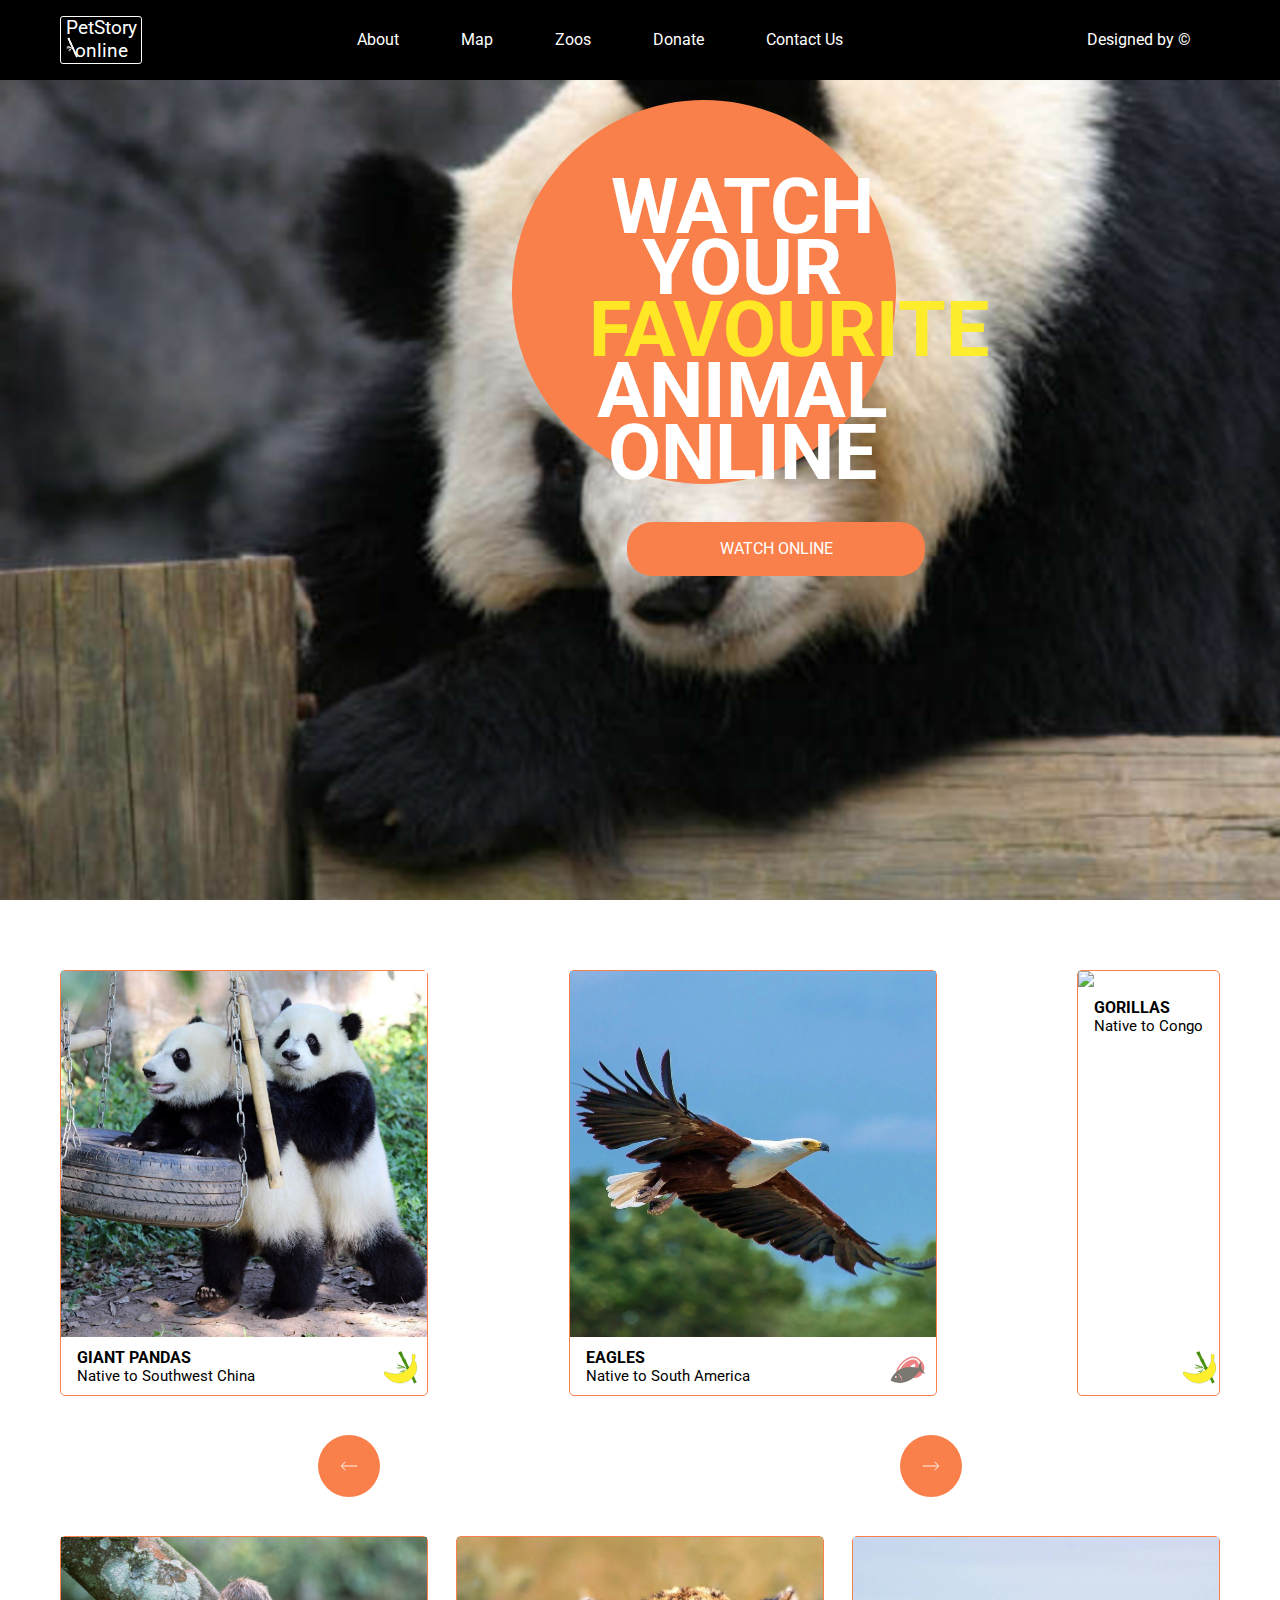
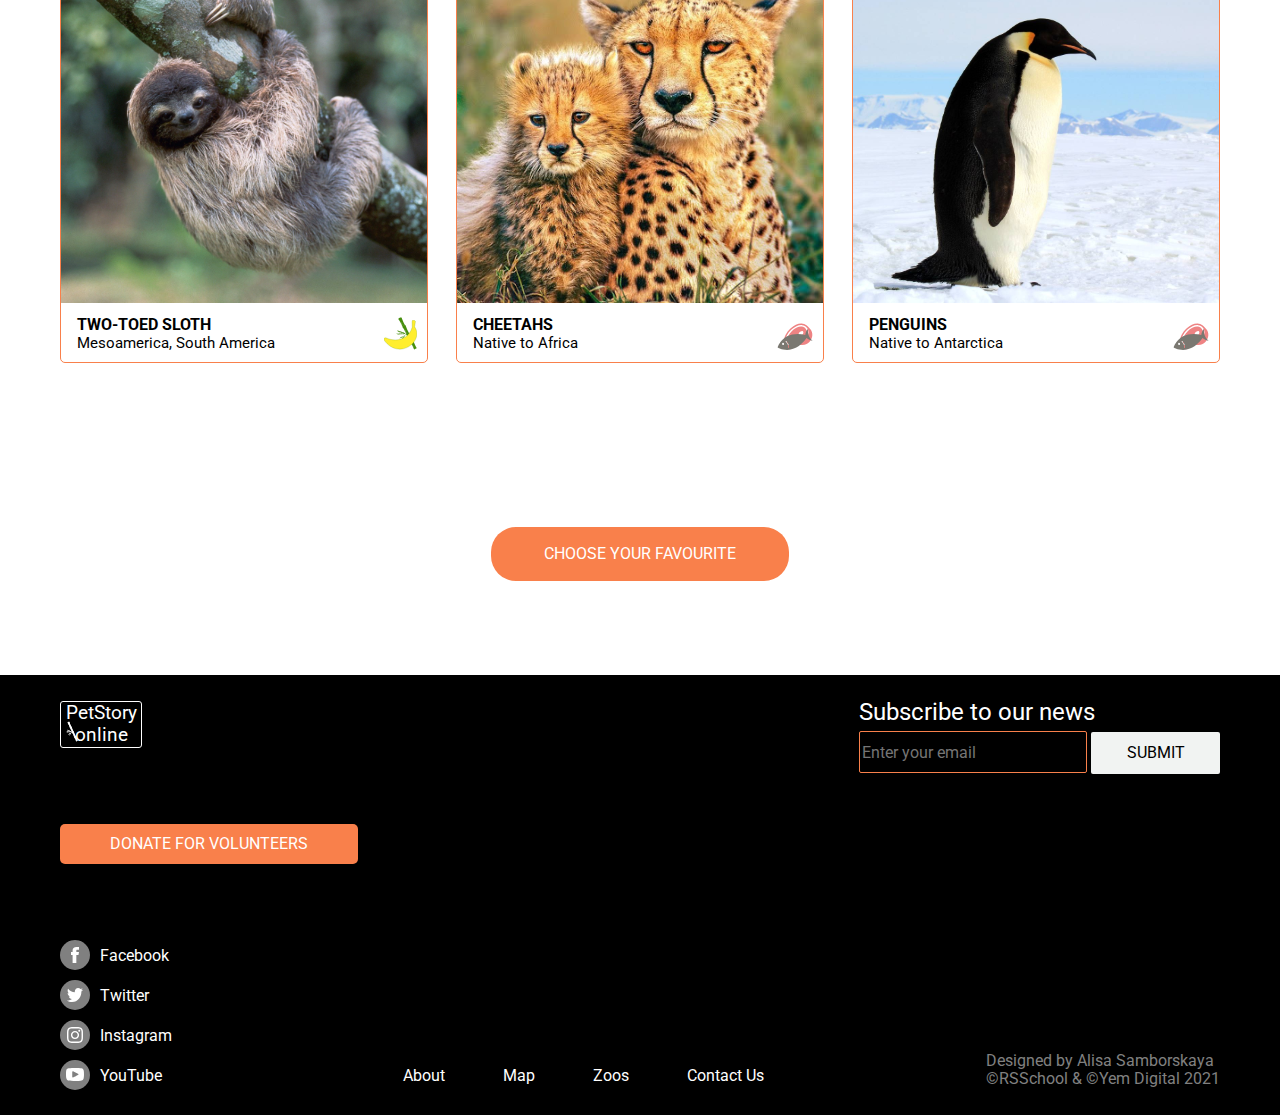
==== pages/main/index.html @ 29156c8a "Update background image, update Submit button" ====
<!DOCTYPE html>
<html lang="en">
  <head>
    <meta charset="UTF-8" />
    <meta http-equiv="X-UA-Compatible" content="IE=edge" />
    <meta name="viewport" content="width=device-width, initial-scale=1.0" />
    <link
      href="https://fonts.googleapis.com/css?family=Roboto"
      rel="stylesheet"
    />
    <link rel="stylesheet" href="../normalize.css" />
    <link rel="stylesheet" href="../common_styles.css" />
    <link rel="stylesheet" href="styles.css" />
    <title>Online-Zoo</title>
  </head>
  <body>
    <header>
      <div class="navigation-bar">
        <div class="logo">
          <a href="#about"> <div class="logo__text">PetStory online</div></a>
        </div>
        <nav>
          <a class="navigation-tabs__link" href="#about">About</a>
          <a class="navigation-tabs__link" href="#map">Map</a>
          <a class="navigation-tabs__link" href="#zoos">Zoos</a>
          <a class="navigation-tabs__link" href="#donate">Donate</a>
          <a class="navigation-tabs__link" href="#contactUs">Contact Us</a>
        </nav>
        <div class="header__designed-by">
          <a href="#about">Designed by ©</a>
        </div>
      </div>
      <div class="header__content-background">
        <div class="header__watch-online-circle">
          <p class="header__watch-online-text">
            WATCH YOUR
            <span class="header__yellow-text">FAVOURITE</span> ANIMAL ONLINE
          </p>
          <button
            class="button button_circle button__watch-online"
            type="button"
          >
            WATCH ONLINE
          </button>
        </div>
      </div>
    </header>
    <section
      class="page-content page-content__how-it-works page-content__background-image page-content__background-image_flower1"
    >
      <div class="page-content__background-image_how-it-works"></div>
      <div class="page-content__how-it-works-text">
        <h1>The Backstage of the Wilderness World.</h1>
        <h3>
          The site was founded on the basis of a volunteer movement to protect
          and care for animals.
        </h3>
        <h2>How it works</h2>
        <h3>
          The main goal is to help the animals, as well as the nature reserves
          and zoos where they are kept. We are currently working on video
          projects targeting pandas in China, eagles on an island near Los
          Angeles, alligators in Florida and gorillas in the Congo. These have a
          total of more than 1,500 mammals and reptiles.
        </h3>
      </div>
    </section>
    <section class="page-content__choose-your-favourite">
      <div class="slider">
        <div class="slides">
          <div id="slides__1" class="slide">
            <div class="image-gallery">
              <figure
                class="page-content__choose-animal page-content__choose-animal-herbivorous"
              >
                <img src="../../assets/images/giant_pandas.svg" />
                <figcaption>
                  <strong>GIANT PANDAS</strong><br />Native to Southwest China
                </figcaption>
              </figure>
              <figure
                class="page-content__choose-animal page-content__choose-animal-carnivorous"
              >
                <img src="../../assets/images/eagles.svg" />
                <figcaption>
                  <strong>EAGLES</strong><br />Native to South America
                </figcaption>
              </figure>
              <figure
                class="page-content__choose-animal page-content__choose-animal-herbivorous"
              >
                <img src="../../assets/images/gorillas.svg" />
                <figcaption>
                  <strong>GORILLAS</strong><br />Native to Congo
                </figcaption>
              </figure>
              <figure
                class="page-content__choose-animal page-content__choose-animal-herbivorous"
              >
                <img
                  class="page-content_choose-animal-image"
                  src="../../assets/images/two_toed_sloth.svg"
                />
                <figcaption>
                  <strong>TWO-TOED SLOTH</strong><br />Mesoamerica, South
                  America
                </figcaption>
              </figure>
              <figure
                class="page-content__choose-animal page-content__choose-animal-carnivorous"
              >
                <img
                  class="page-content_choose-animal-image"
                  src="../../assets/images/cheetahs.svg"
                />
                <figcaption>
                  <strong>CHEETAHS</strong><br />Native to Africa
                </figcaption>
              </figure>
              <figure
                class="page-content__choose-animal page-content__choose-animal-carnivorous"
              >
                <img
                  class="page-content_choose-animal-image"
                  src="../../assets/images/penguins.svg"
                />
                <figcaption>
                  <strong>PENGUINS</strong><br />Native to Antarctica
                </figcaption>
              </figure>
            </div>
            <a
              class="slide__prev slider__arrow-left"
              href="#slides__3"
              title="Next"
            ></a>
            <a
              class="slide__next slider__arrow-right"
              href="#slides__2"
              title="Next"
            ></a>
          </div>
          <div id="slides__2" class="slide">
            <div class="image-gallery">
              <figure
                class="page-content__choose-animal page-content__choose-animal-herbivorous"
              >
                <img src="../../assets/images/giant_pandas.svg" />
                <figcaption>
                  <strong>Page 2 GIANT PANDAS</strong><br />Native to Southwest
                  China
                </figcaption>
              </figure>
              <figure
                class="page-content__choose-animal page-content__choose-animal-carnivorous"
              >
                <img src="../../assets/images/eagles.svg" />
                <figcaption>
                  <strong>Page 2 EAGLES</strong><br />Native to South America
                </figcaption>
              </figure>
              <figure
                class="page-content__choose-animal page-content__choose-animal-herbivorous"
              >
                <img src="../../assets/images/gorillas.svg" />
                <figcaption>
                  <strong>Page 2 GORILLAS</strong><br />Native to Congo
                </figcaption>
              </figure>
              <figure
                class="page-content__choose-animal page-content__choose-animal-herbivorous"
              >
                <img
                  class="page-content_choose-animal-image"
                  src="../../assets/images/two_toed_sloth.svg"
                />
                <figcaption>
                  <strong>Page 2 TWO-TOED SLOTH</strong><br />Mesoamerica, South
                  America
                </figcaption>
              </figure>
              <figure
                class="page-content__choose-animal page-content__choose-animal-carnivorous"
              >
                <img
                  class="page-content_choose-animal-image"
                  src="../../assets/images/cheetahs.svg"
                />
                <figcaption>
                  <strong>Page 2 CHEETAHS</strong><br />Native to Africa
                </figcaption>
              </figure>
              <figure
                class="page-content__choose-animal page-content__choose-animal-carnivorous"
              >
                <img
                  class="page-content_choose-animal-image"
                  src="../../assets/images/penguins.svg"
                />
                <figcaption>
                  <strong>Page 2 PENGUINS</strong><br />Native to Antarctica
                </figcaption>
              </figure>
            </div>
            <a
              class="slide__prev slider__arrow-left"
              href="#slides__1"
              title="Prev"
            ></a>
            <a
              class="slide__prev slider__arrow-right"
              href="#slides__3"
              title="Next"
            ></a>
          </div>
          <div id="slides__3" class="slide">
            <div class="image-gallery">
              <figure
                class="page-content__choose-animal page-content__choose-animal-herbivorous"
              >
                <img src="../../assets/images/giant_pandas.svg" />
                <figcaption>
                  <strong>Page 3 GIANT PANDAS</strong><br />Native to Southwest
                  China
                </figcaption>
              </figure>
              <figure
                class="page-content__choose-animal page-content__choose-animal-carnivorous"
              >
                <img src="../../assets/images/eagles.svg" />
                <figcaption>
                  <strong>Page 3 EAGLES</strong><br />Native to South America
                </figcaption>
              </figure>
              <figure
                class="page-content__choose-animal page-content__choose-animal-herbivorous"
              >
                <img src="../../assets/images/gorillas.svg" />
                <figcaption>
                  <strong>Page 3 GORILLAS</strong><br />Native to Congo
                </figcaption>
              </figure>
              <figure
                class="page-content__choose-animal page-content__choose-animal-herbivorous"
              >
                <img
                  class="page-content_choose-animal-image"
                  src="../../assets/images/two_toed_sloth.svg"
                />
                <figcaption>
                  <strong>Page 3 TWO-TOED SLOTH</strong><br />Mesoamerica, South
                  America
                </figcaption>
              </figure>
              <figure
                class="page-content__choose-animal page-content__choose-animal-carnivorous"
              >
                <img
                  class="page-content_choose-animal-image"
                  src="../../assets/images/cheetahs.svg"
                />
                <figcaption>
                  <strong>Page 3 CHEETAHS</strong><br />Native to Africa
                </figcaption>
              </figure>
              <figure
                class="page-content__choose-animal page-content__choose-animal-carnivorous"
              >
                <img
                  class="page-content_choose-animal-image"
                  src="../../assets/images/penguins.svg"
                />
                <figcaption>
                  <strong>Page 3 PENGUINS</strong><br />Native to Antarctica
                </figcaption>
              </figure>
            </div>
            <a
              class="slide__prev slider__arrow-left"
              href="#slides__2"
              title="Prev"
            ></a>
            <a
              class="slide__prev slider__arrow-right"
              href="#slides__1"
              title="Next"
            ></a>
          </div>
        </div>
      </div>
      <button class="button button_circle button__choose-favourite">
        CHOOSE YOUR FAVOURITE
      </button>
    </section>
    <footer>
      <div class="footer__top">
        <div class="logo footer__logo">
          <a href="#about">
            <div class="logo__text footer__logo-text">PetStory online</div></a
          >
        </div>
        <div class="footer__subscription">
          <p>Subscribe to our news</p>
          <input
            class="input footer__subscription-email"
            type="email"
            placeholder="Enter your email"
          />
          <button
            class="button button_rectangle footer__subscription-button"
            type="button"
          >
            Submit
          </button>
        </div>
      </div>
      <button class="button button_rectangle" type="button">
        donate for volunteers
      </button>
      <div class="footer__bottom">
        <div class="footer__contacts">
          <a
            class="footer__contacts-circle-facebook footer__contacts-link"
            href="#facebook"
          >
            Facebook
          </a>
          <a
            class="footer__contacts-circle-twitter footer__contacts-link"
            href="#twitter"
          >
            Twitter
          </a>
          <a
            class="footer__contacts-circle-instagram footer__contacts-link"
            href="#instagram"
          >
            Instagram
          </a>
          <a
            class="footer__contacts-circle-youtube footer__contacts-link"
            href="#youtube"
          >
            YouTube
          </a>
        </div>
        <nav class="footer__navigation-tabs">
          <a
            class="navigation-tabs__link navigation-tabs__link_footer"
            href="#about"
            >About</a
          >
          <a
            class="navigation-tabs__link navigation-tabs__link_footer"
            href="#map"
            >Map</a
          >
          <a
            class="navigation-tabs__link navigation-tabs__link_footer"
            href="#zoos"
            >Zoos</a
          >
          <a
            class="navigation-tabs__link navigation-tabs__link_footer"
            href="#contactUs"
            >Contact Us</a
          >
        </nav>
        <div class="footer__designed-by">
          <p>
            Designed by Alisa Samborskaya<br />
            ©RSSchool & ©Yem Digital 2021
          </p>
        </div>
      </div>
    </footer>
  </body>
</html>
---- pages/common_styles.css ----
* {
  box-sizing: border-box;
  font-family: Roboto;
}

.navigation-bar {
  background-color: black;
  height: 80px;
  width: 100%;
  display: flex;
  justify-content: space-between;
  align-items: center;
  padding: 0 calc(50vw - 580px);
}

.logo {
  width: 82px;
  position: relative;
}

.logo a {
  text-decoration: none;
}

.logo__text {
  border: 1px solid #fff;
  border-radius: 3px;
  color: white;
  text-align: center;
  font-size: 19px;
  line-height: 120%;
  background-image: url("../assets/icons/logo_image.svg");
  background-repeat: no-repeat;
  background-position: bottom 20% left 8%;
}

.navigation-tabs__link {
  text-align: center;
  padding: 29px;
  color: white;
  font-size: 16px;
}

a.navigation-tabs__link {
  text-decoration: none;
  color: white;
}

a.navigation-tabs__link:hover {
  color: #f9804b;
  background-color: rgba(255, 255, 255, 0.1);
}

.button {
  cursor: pointer;
  font-size: 16px;
  color: white;
  background-color: #f9804b;
  width: 298px;
  height: 54px;
}

.button:hover {
  background-color: #e47209;
}

.button:active {
  background-color: #4b9200;
}

.button_circle {
  border: 0;
  border-radius: 25px;
}

.button_rectangle {
  border: 0;
  border-radius: 5px;
  height: 40px;
  text-transform: uppercase;
}

.input {
  border: 1px solid #f9804b;
  background-color: black;
  border-radius: 2px;
  color: white;
  outline: none;
}

.input:focus {
  border-color: #4b9200;
}

h1 {
  font-weight: 100;
  font-size: 36px;
  margin-top: 0;
}

h2 {
  font-weight: 100;
  font-size: 24px;
}

h3 {
  font-weight: 100;
  font-size: 16px;
}

.header__designed-by a {
  text-align: center;
  padding: 29px;
  color: white;
  font-size: 16px;
}

.header__designed-by a {
  text-decoration: none;
  color: white;
}

.header__designed-by a:hover {
  color: #f9804b;
  background-color: rgba(255, 255, 255, 0.1);
}

.header__content-background {
  height: calc(100vh - 80px);
  background-image: url("../assets/fonts/header__image.png");
  background-repeat: no-repeat;
  background-position: top left;
  background-size: cover;
}

footer {
  bottom: 0;
  width: 100%;
  height: 440px;
  background-color: black;
  display: flex;
  flex-wrap: wrap;
  padding: 0 calc(50vw - 580px);
}

.footer__top {
  background-color: black;
  width: 100%;
  display: flex;
  flex-wrap: wrap;
  justify-content: space-between;
  align-content: space-between;
  align-items: center;
}

.footer__subscription p {
  color: white;
  margin-bottom: 5px;
  font-size: 24px;
}

.footer__subscription-email {
  height: 42px;
  width: 228px;
}

.footer__subscription-button {
  width: 129px;
  height: 42px;
  background-color: #f1f3f2;
  border-color: black;
  border-radius: 2px;
  border-width: 1px;
  color: black;
}

.footer__subscription-button:active {
  border-color: #4b9200;
  background-color: #f1f3f2;
  color: #4b9200;
}

.footer__bottom {
  width: 100vw;
  display: flex;
  justify-content: space-between;
  align-items: center;
  flex-wrap: wrap;
}

.footer__contacts {
  display: flex;
  flex-direction: column;
  gap: 10px;
  width: 120px;
}

.footer__contacts-link {
  height: 30px;
  width: 30px;
  background-color: grey;
  border-radius: 50%;
  color: white;
  text-decoration: none;
  line-height: 200%;
  text-indent: 40px;
}

.footer__contacts-circle-facebook {
  background-image: url("../assets/icons/logo_facebook.svg");
  background-repeat: no-repeat;
  background-position: center;
}

.footer__contacts-circle-twitter {
  background-image: url("../assets/icons/logo_twitter.svg");
  background-repeat: no-repeat;
  background-position: center;
}

.footer__contacts-circle-instagram {
  background-image: url("../assets/icons/logo_instagram.svg");
  background-repeat: no-repeat;
  background-position: center;
}

.footer__contacts-circle-youtube {
  background-image: url("../assets/icons/logo_youtube.svg");
  background-repeat: no-repeat;
  background-position: center;
}

.footer__navigation-tabs {
  align-self: flex-end;
  display: flex;
}

.footer__designed-by {
  color: grey;
  font-size: 16px;
  align-self: flex-end;
  padding-bottom: 10px;
}
---- pages/main/styles.css ----
.header__watch-online-circle {
  height: 30vmax;
  width: 30vmax;
  background-color: #f9804b;
  border-radius: 50%;
  position: relative;
  top: 20px;
  left: calc(100vmax - 60vw);
}

.header__watch-online-text {
  color: white;
  font-size: 6vmax;
  font-weight: bold;
  line-height: 80%;
  position: relative;
  text-align: center;
  margin: 0;
  padding-top: 20%;
  padding-left: 20%;
}

.header__yellow-text {
  color: #fe2e;
}

.button__watch-online {
  position: relative;
  width: 298px;
  top: 10%;
  left: 30%;
}
.page-content {
  display: flex;
  justify-content: space-between;
  padding: 0 calc(50vw - 580px);
}

.page-content__how-it-works {
  display: flex;
  justify-content: space-between;
  align-items: center;
  color: black;
  gap: 5vw;
  justify-self: left;
}

.page-content__how-it-works-text {
  width: 465px;
}

.page-content__background-image {
  background-repeat: no-repeat;
}

.page-content__background-image_how-it-works {
  background-image: url("../../assets/fonts/page-content-how-it-works.svg");
  width: 609px;
  height: 403px;
}

.page-content__background-image_flower1 {
  background-image: url("../../assets/fonts/flower_foto1.png");
  background-repeat: no-repeat;
  background-position: right;
  background-size: auto 605px;
  min-height: 605px; /* 
  width: 300px;
  margin-right: calc(-1 * (50vw - 580px)); */
}

.image-gallery {
  display: flex;
  flex-wrap: wrap;
  justify-content: space-between;
}

.page-content__choose-animal {
  border: 1px solid #f9804b;
  border-radius: 5px;
  padding: 0;
  margin: 20px 0;
}

.page-content__choose-animal figcaption {
  padding: 8px 16px 10px;
  font-size: 15px;
  line-height: 120%;
}

.page-content__choose-animal figcaption strong {
  font-size: 16px;
}

.slides {
  display: flex;
  scroll-behavior: smooth;
  overflow: hidden;
}

.slide {
  display: flex;
  justify-content: center;
  align-items: center;
  flex-shrink: 0;
  width: 100%;
  transform: scale(1);
  padding: 0 calc(50vw - 580px);
}

.slide__prev,
.slide__next {
  position: absolute;
  width: 62px;
  height: 62px;
  background-color: #f9804b;
  border-radius: 50%;
}

.slider__arrow-right {
  right: calc(50vw - 662px);
  background-image: url("../../assets/icons/arrow_right.svg");
  background-repeat: no-repeat;
  background-position: center;
}

.slider__arrow-left {
  left: calc(50vw - 662px);
  background-image: url("../../assets/icons/arrow_left.svg");
  background-repeat: no-repeat;
  background-position: center;
  transform: rotate();
}

.page-content__choose-your-favourite {
  display: flex;
  flex-direction: column;
  justify-content: center;
}

.button__choose-favourite {
  align-self: center;
  justify-content: center;
  padding: 0;
  margin: 94px 0;
}

@media screen and (min-width: 401px) and (max-width: 1600px) {
  .page-content__background-image_flower1 {
    display: none;
  }

  .page-content {
    padding: 100px calc(50vw - 580px);
  }
  .page-content__choose-animal {
    margin: 70px 0;
  }
  .slide__prev {
    margin: calc(50vw - 300px);
  }

  .slide__next {
    margin: calc(50vw - 300px);
  }
}

.page-content__choose-animal-herbivorous {
  background-image: url("../../assets/icons/banana.svg"),
    url("../../assets/icons/bamboo.svg");
  background-repeat: no-repeat;
  background-position: 97% 97%;
}

.page-content__choose-animal-carnivorous {
  background-image: url("../../assets/icons/fish.svg"),
    url("../../assets/icons/meat.svg");
  background-repeat: no-repeat;
  background-position: 97% 97%;
}
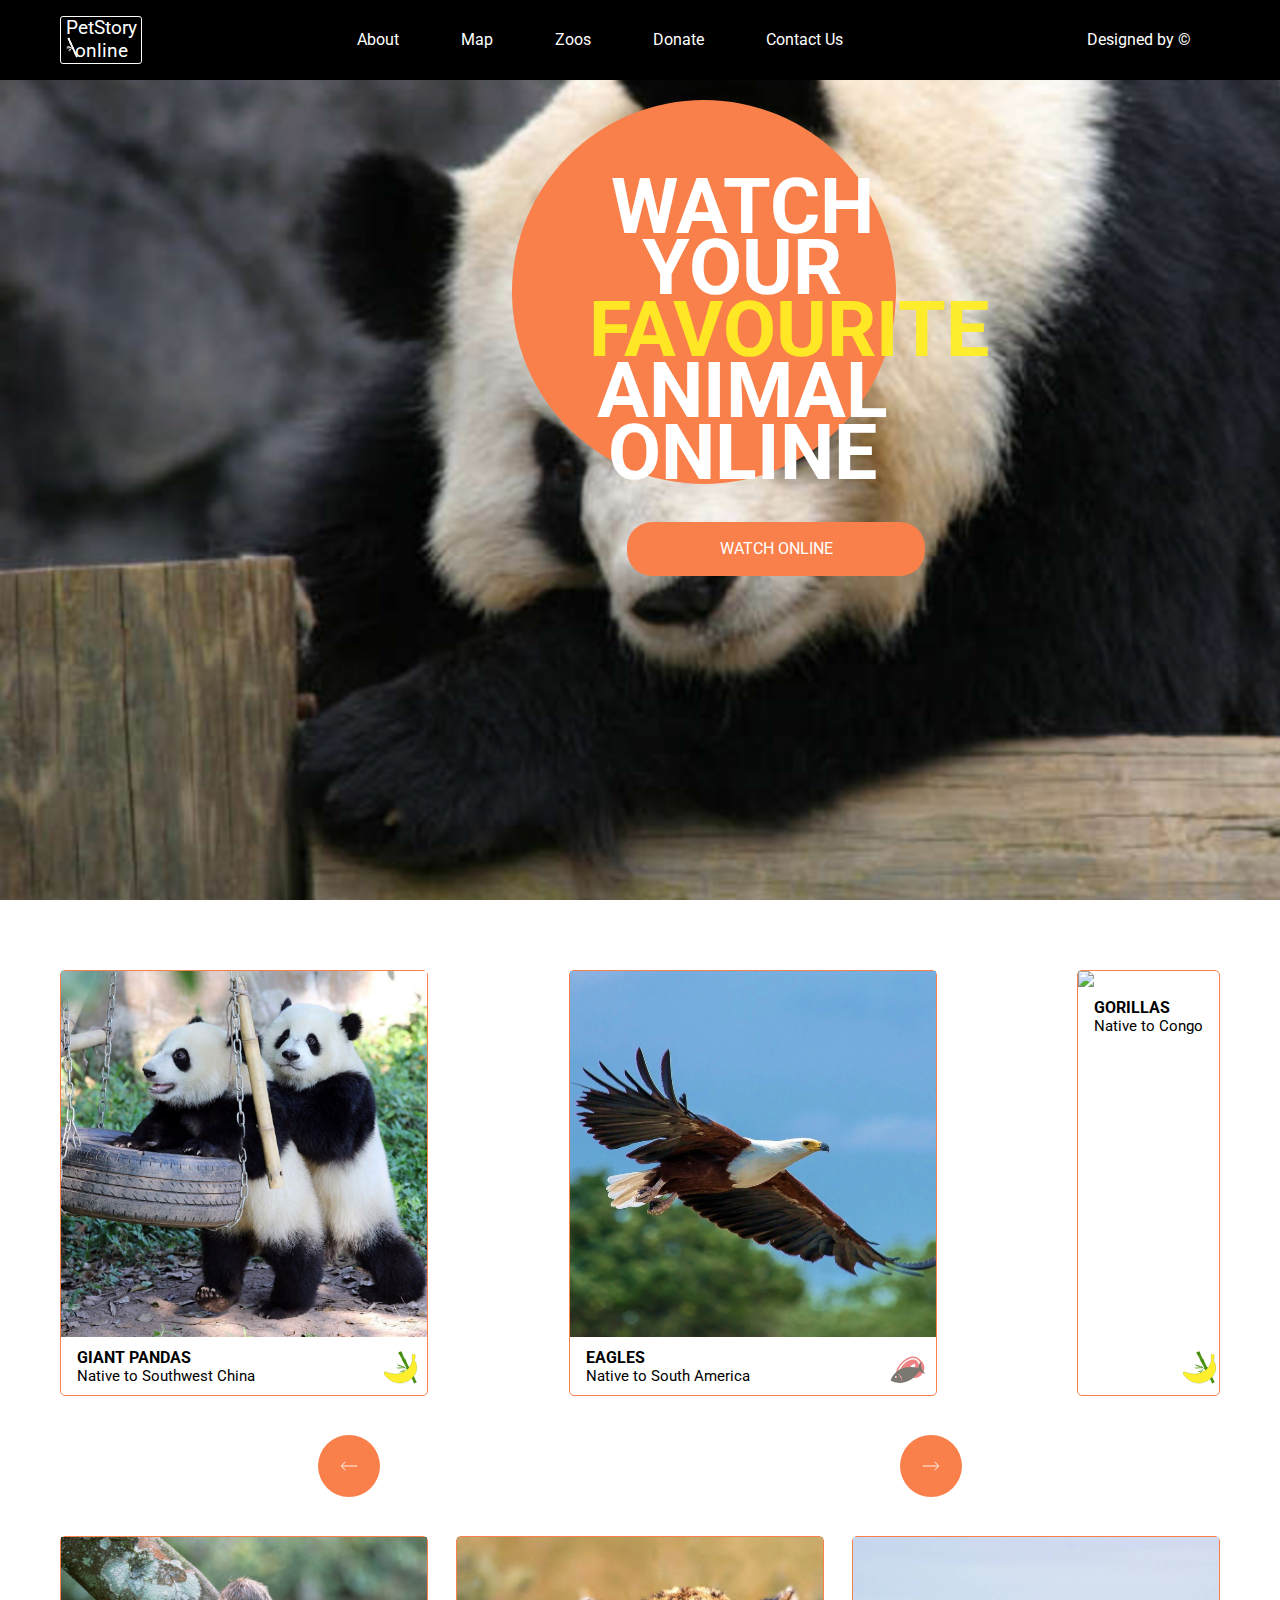
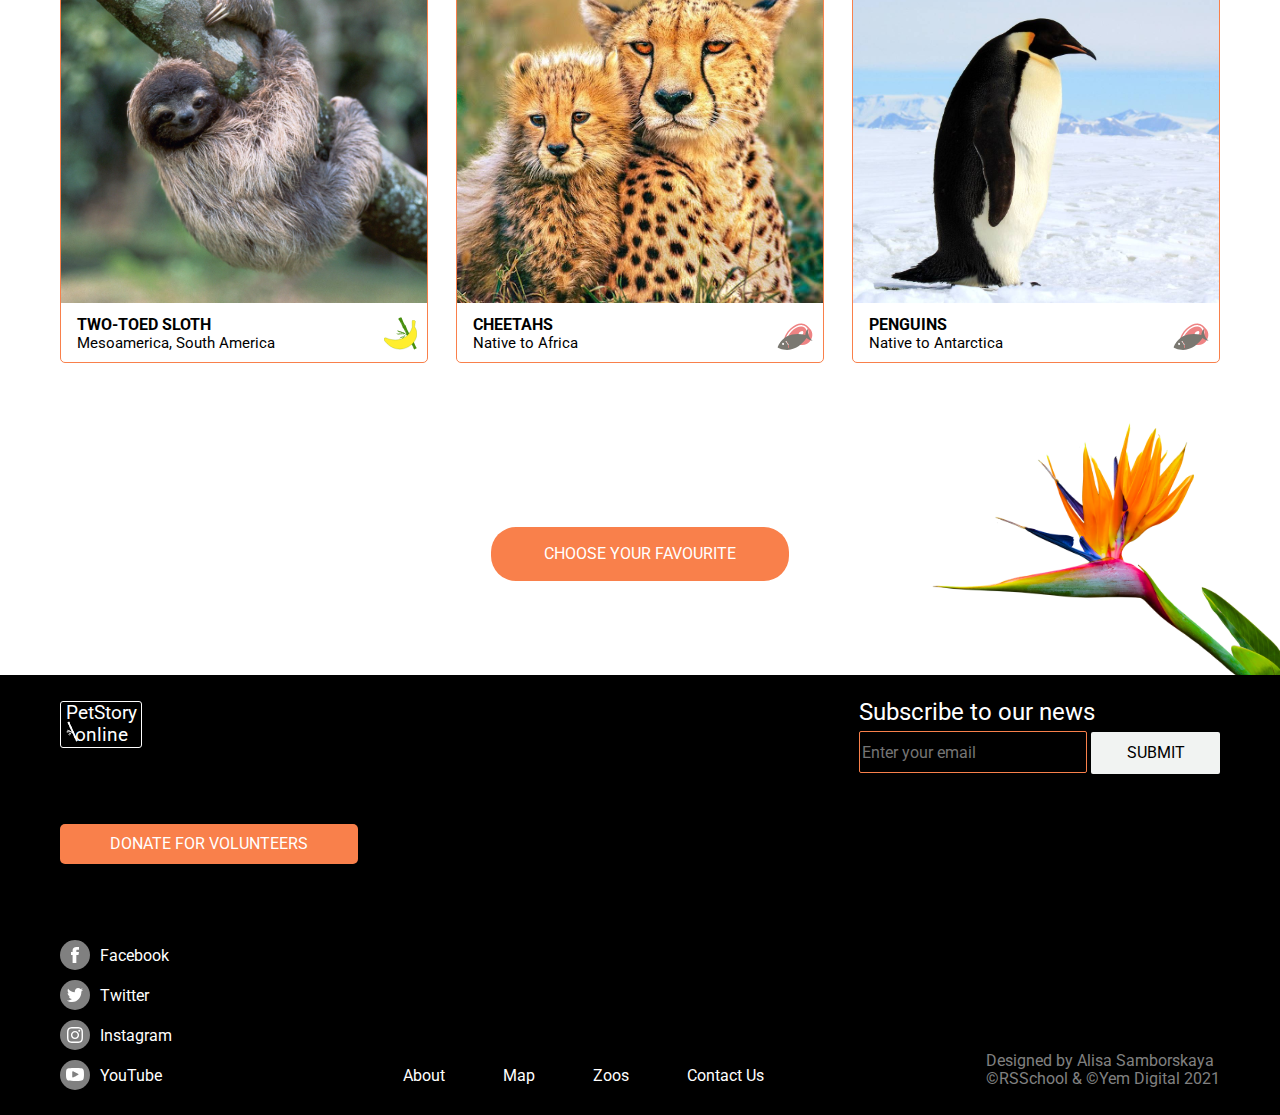
==== commit e4dc309c: "Add js slider" ====
--- a/pages/main/index.html
+++ b/pages/main/index.html
@@ -11,6 +11,7 @@
     <link rel="stylesheet" href="../normalize.css" />
     <link rel="stylesheet" href="../common_styles.css" />
     <link rel="stylesheet" href="styles.css" />
+    <script src="index.js"></script>
     <title>Online-Zoo</title>
   </head>
   <body>
@@ -129,16 +130,6 @@
                 </figcaption>
               </figure>
             </div>
-            <a
-              class="slide__prev slider__arrow-left"
-              href="#slides__3"
-              title="Next"
-            ></a>
-            <a
-              class="slide__next slider__arrow-right"
-              href="#slides__2"
-              title="Next"
-            ></a>
           </div>
           <div id="slides__2" class="slide">
             <div class="image-gallery">
@@ -202,16 +193,6 @@
                 </figcaption>
               </figure>
             </div>
-            <a
-              class="slide__prev slider__arrow-left"
-              href="#slides__1"
-              title="Prev"
-            ></a>
-            <a
-              class="slide__prev slider__arrow-right"
-              href="#slides__3"
-              title="Next"
-            ></a>
           </div>
           <div id="slides__3" class="slide">
             <div class="image-gallery">
@@ -275,17 +256,17 @@
                 </figcaption>
               </figure>
             </div>
-            <a
-              class="slide__prev slider__arrow-left"
-              href="#slides__2"
-              title="Prev"
-            ></a>
-            <a
-              class="slide__prev slider__arrow-right"
-              href="#slides__1"
-              title="Next"
-            ></a>
           </div>
+          <a
+            class="slide__prev slider__arrow-left"
+            onclick="changeSlide(-1)"
+            title="Prev"
+          ></a>
+          <a
+            class="slide__prev slider__arrow-right"
+            onclick="changeSlide(1)"
+            title="Next"
+          ></a>
         </div>
       </div>
       <button class="button button_circle button__choose-favourite">
--- a/pages/main/styles.css
+++ b/pages/main/styles.css
@@ -64,9 +64,7 @@
   background-repeat: no-repeat;
   background-position: right;
   background-size: auto 605px;
-  min-height: 605px; /* 
-  width: 300px;
-  margin-right: calc(-1 * (50vw - 580px)); */
+  min-height: 605px;
 }
 
 .image-gallery {
@@ -92,10 +90,22 @@
   font-size: 16px;
 }
 
+.page-content__choose-animal-herbivorous {
+  background-image: url("../../assets/icons/banana.svg"),
+    url("../../assets/icons/bamboo.svg");
+  background-repeat: no-repeat;
+  background-position: 97% 97%;
+}
+
+.page-content__choose-animal-carnivorous {
+  background-image: url("../../assets/icons/fish.svg"),
+    url("../../assets/icons/meat.svg");
+  background-repeat: no-repeat;
+  background-position: 97% 97%;
+}
+
 .slides {
   display: flex;
-  scroll-behavior: smooth;
-  overflow: hidden;
 }
 
 .slide {
@@ -104,7 +114,6 @@
   align-items: center;
   flex-shrink: 0;
   width: 100%;
-  transform: scale(1);
   padding: 0 calc(50vw - 580px);
 }
 
@@ -115,6 +124,7 @@
   height: 62px;
   background-color: #f9804b;
   border-radius: 50%;
+  align-self: center;
 }
 
 .slider__arrow-right {
@@ -129,13 +139,37 @@
   background-image: url("../../assets/icons/arrow_left.svg");
   background-repeat: no-repeat;
   background-position: center;
-  transform: rotate();
 }
 
 .page-content__choose-your-favourite {
   display: flex;
   flex-direction: column;
   justify-content: center;
+  position: relative;
+}
+
+.page-content__choose-your-favourite::after {
+  content: "";
+  position: absolute;
+  bottom: 0;
+  right: 0;
+  width: 368px;
+  height: 275px;
+  display: inline-block;
+  background-image: url("../../assets/fonts/strelitzia.svg");
+  background-repeat: no-repeat;
+}
+
+.page-content__choose-your-favourite::before {
+  content: "";
+  position: absolute;
+  bottom: 0;
+  left: 0;
+  width: 440px;
+  height: 460px;
+  display: inline-block;
+  background-image: url("../../assets/fonts/palm_foto.svg");
+  background-repeat: no-repeat;
 }
 
 .button__choose-favourite {
@@ -149,7 +183,6 @@
   .page-content__background-image_flower1 {
     display: none;
   }
-
   .page-content {
     padding: 100px calc(50vw - 580px);
   }
@@ -159,22 +192,7 @@
   .slide__prev {
     margin: calc(50vw - 300px);
   }
-
   .slide__next {
     margin: calc(50vw - 300px);
   }
 }
-
-.page-content__choose-animal-herbivorous {
-  background-image: url("../../assets/icons/banana.svg"),
-    url("../../assets/icons/bamboo.svg");
-  background-repeat: no-repeat;
-  background-position: 97% 97%;
-}
-
-.page-content__choose-animal-carnivorous {
-  background-image: url("../../assets/icons/fish.svg"),
-    url("../../assets/icons/meat.svg");
-  background-repeat: no-repeat;
-  background-position: 97% 97%;
-}
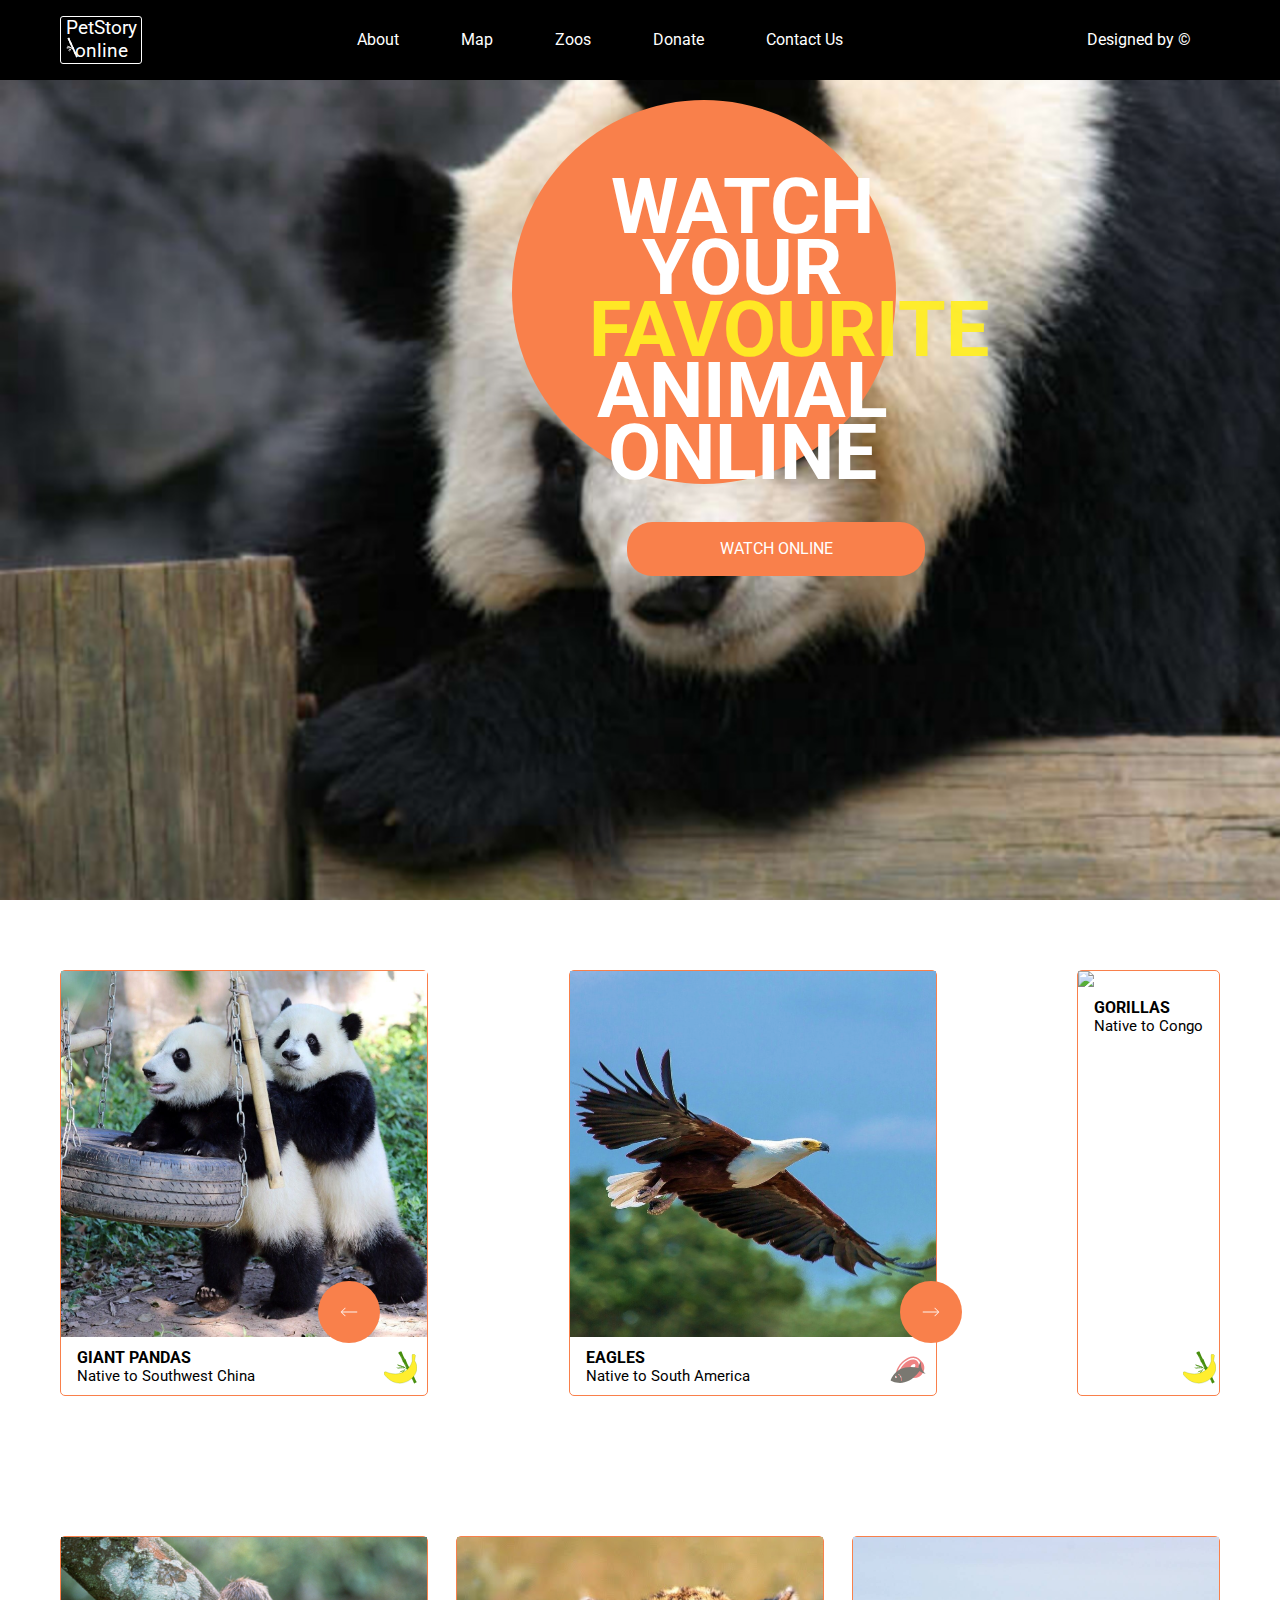
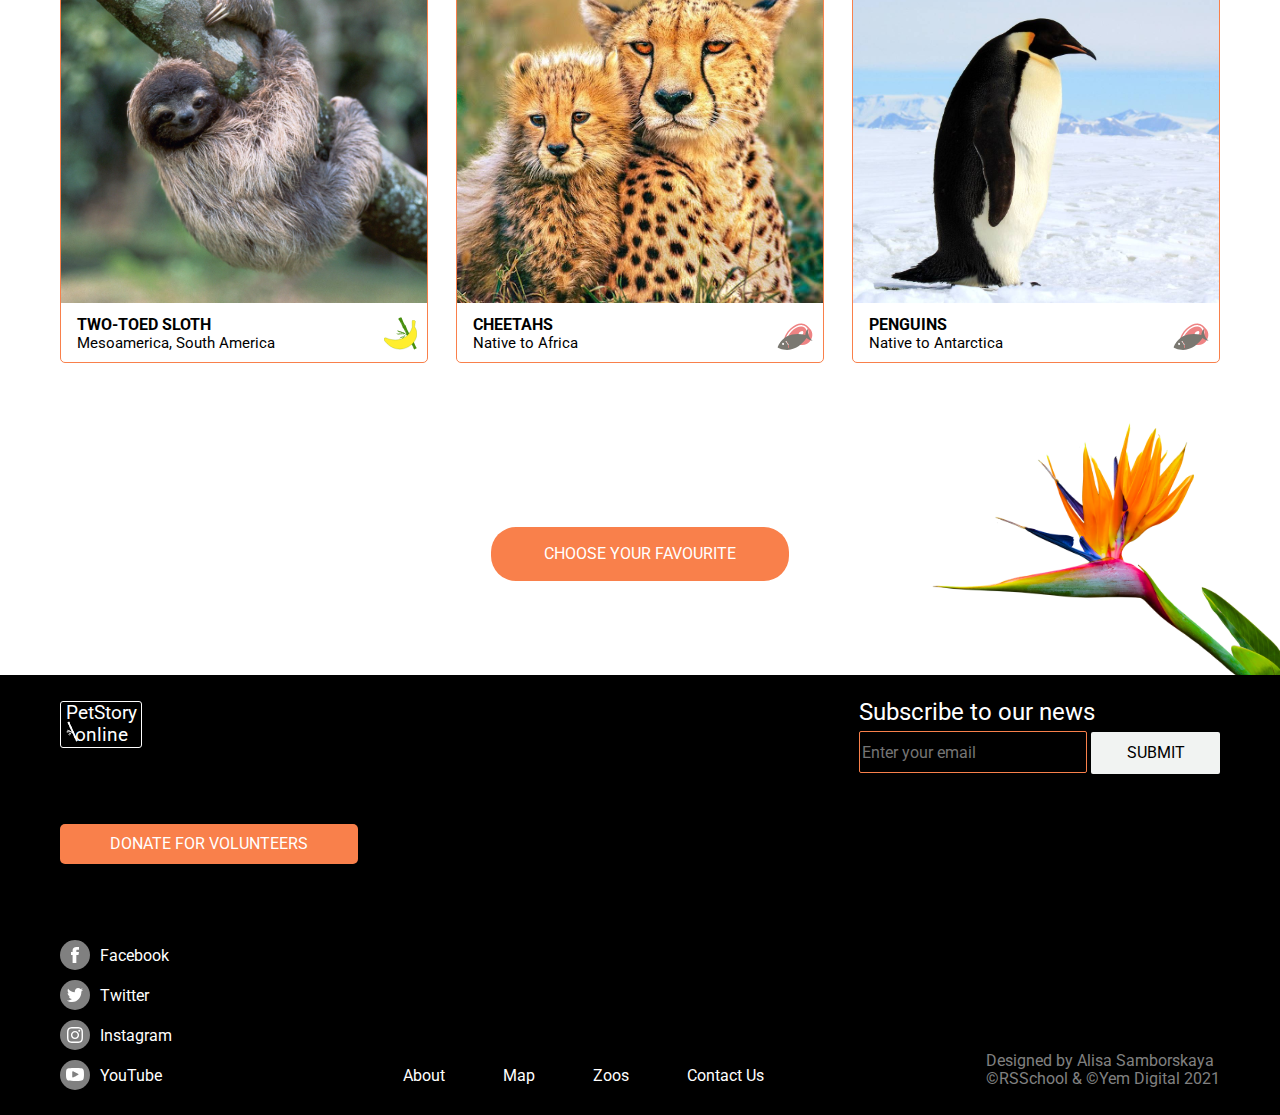
==== commit 40d11146: "Update JS version of slider" ====
--- a/pages/main/index.html
+++ b/pages/main/index.html
@@ -67,7 +67,8 @@
       </div>
     </section>
     <section class="page-content__choose-your-favourite">
-      <div class="slider">
+      <div id="slider" class="slider" data-transition="400">
+        <!-- slides -->
         <div class="slides">
           <div id="slides__1" class="slide">
             <div class="image-gallery">
@@ -257,18 +258,11 @@
               </figure>
             </div>
           </div>
-          <a
-            class="slide__prev slider__arrow-left"
-            onclick="changeSlide(-1)"
-            title="Prev"
-          ></a>
-          <a
-            class="slide__prev slider__arrow-right"
-            onclick="changeSlide(1)"
-            title="Next"
-          ></a>
-        </div>
-      </div>
+        </div>
+        <a href="#" class="slide__prev slider__arrow-left" title="Prev"></a>
+        <a href="#" class="slide__next slider__arrow-right" title="Next"></a>
+      </div>
+
       <button class="button button_circle button__choose-favourite">
         CHOOSE YOUR FAVOURITE
       </button>
--- a/pages/main/styles.css
+++ b/pages/main/styles.css
@@ -104,8 +104,13 @@
   background-position: 97% 97%;
 }
 
+.slider {
+  overflow: hidden;
+}
+
 .slides {
   display: flex;
+  flex-direction: row;
 }
 
 .slide {
@@ -124,7 +129,7 @@
   height: 62px;
   background-color: #f9804b;
   border-radius: 50%;
-  align-self: center;
+  top: 37%;
 }
 
 .slider__arrow-right {
@@ -158,6 +163,7 @@
   display: inline-block;
   background-image: url("../../assets/fonts/strelitzia.svg");
   background-repeat: no-repeat;
+  z-index: -1;
 }
 
 .page-content__choose-your-favourite::before {
@@ -170,6 +176,7 @@
   display: inline-block;
   background-image: url("../../assets/fonts/palm_foto.svg");
   background-repeat: no-repeat;
+  z-index: -1;
 }
 
 .button__choose-favourite {
@@ -189,10 +196,9 @@
   .page-content__choose-animal {
     margin: 70px 0;
   }
-  .slide__prev {
+  .slide__prev,
+  .slide__next {
+    top: 3%;
     margin: calc(50vw - 300px);
   }
-  .slide__next {
-    margin: calc(50vw - 300px);
-  }
-}
+}
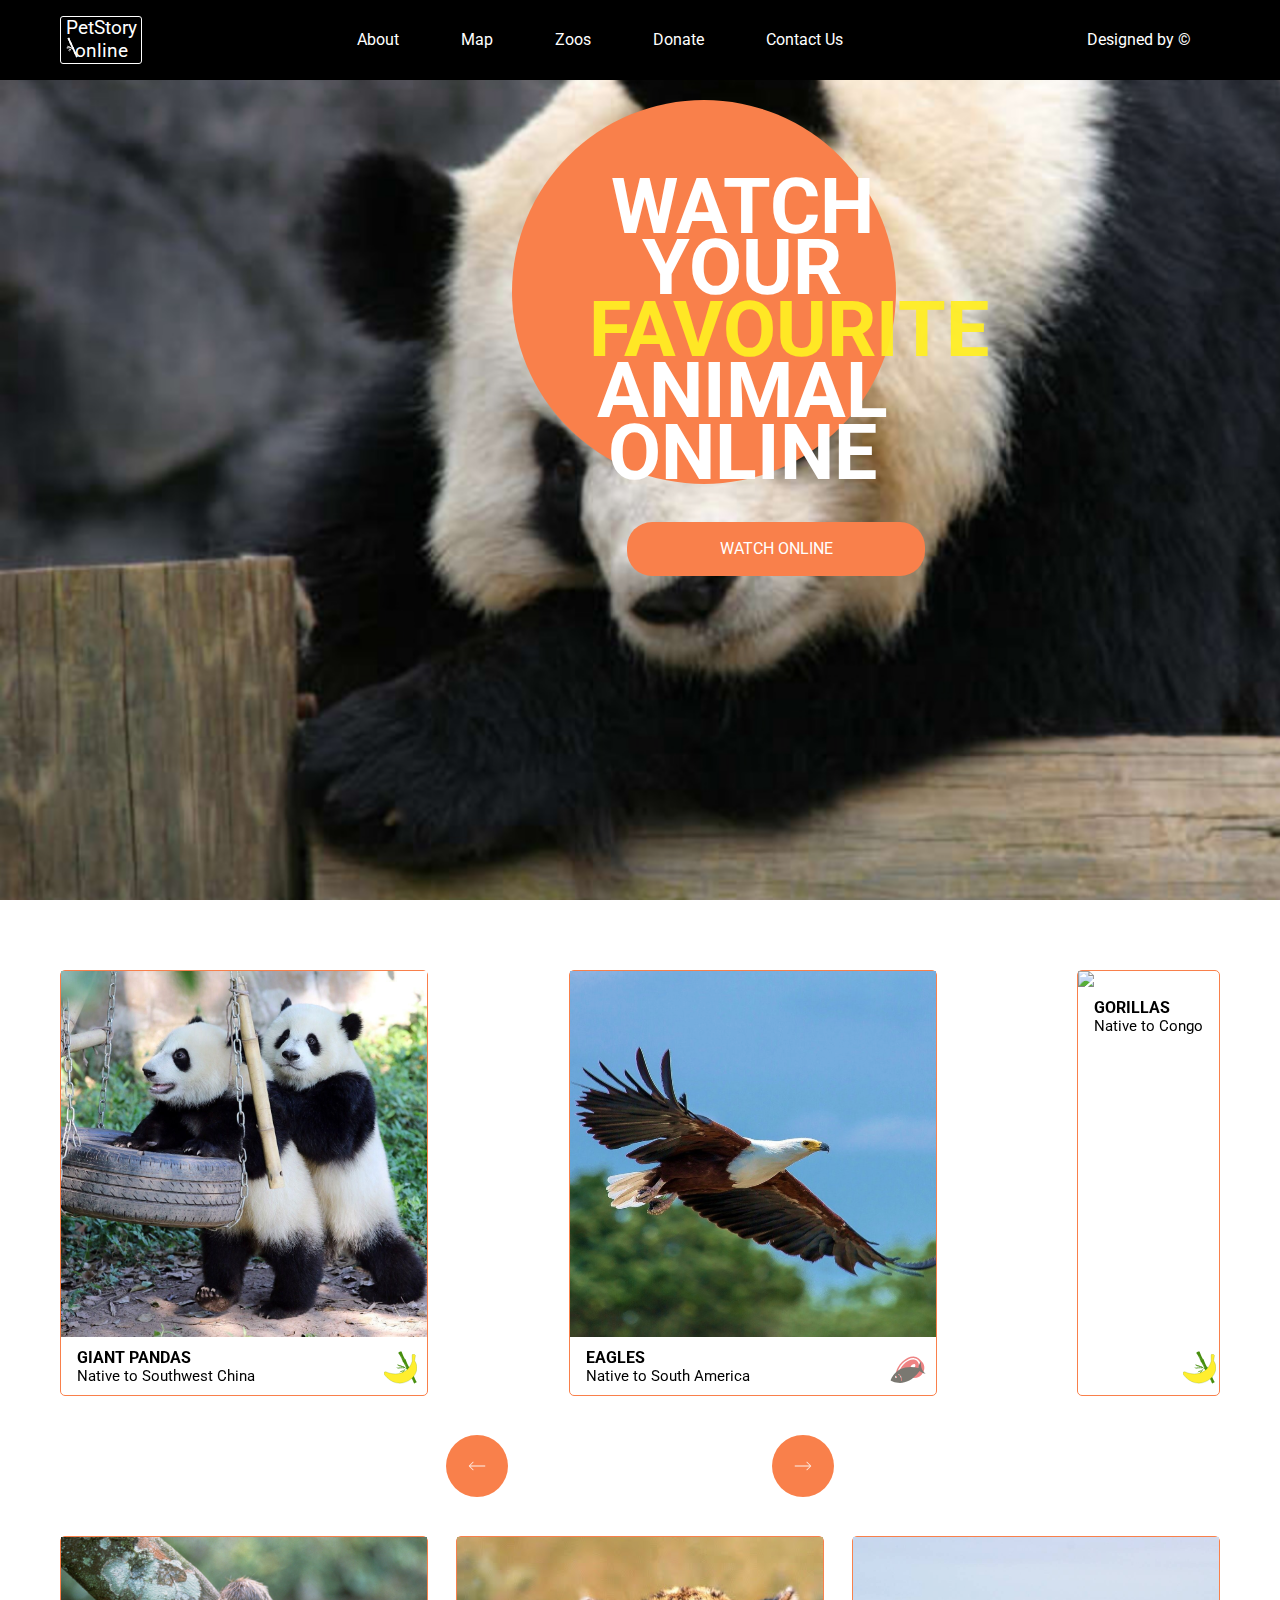
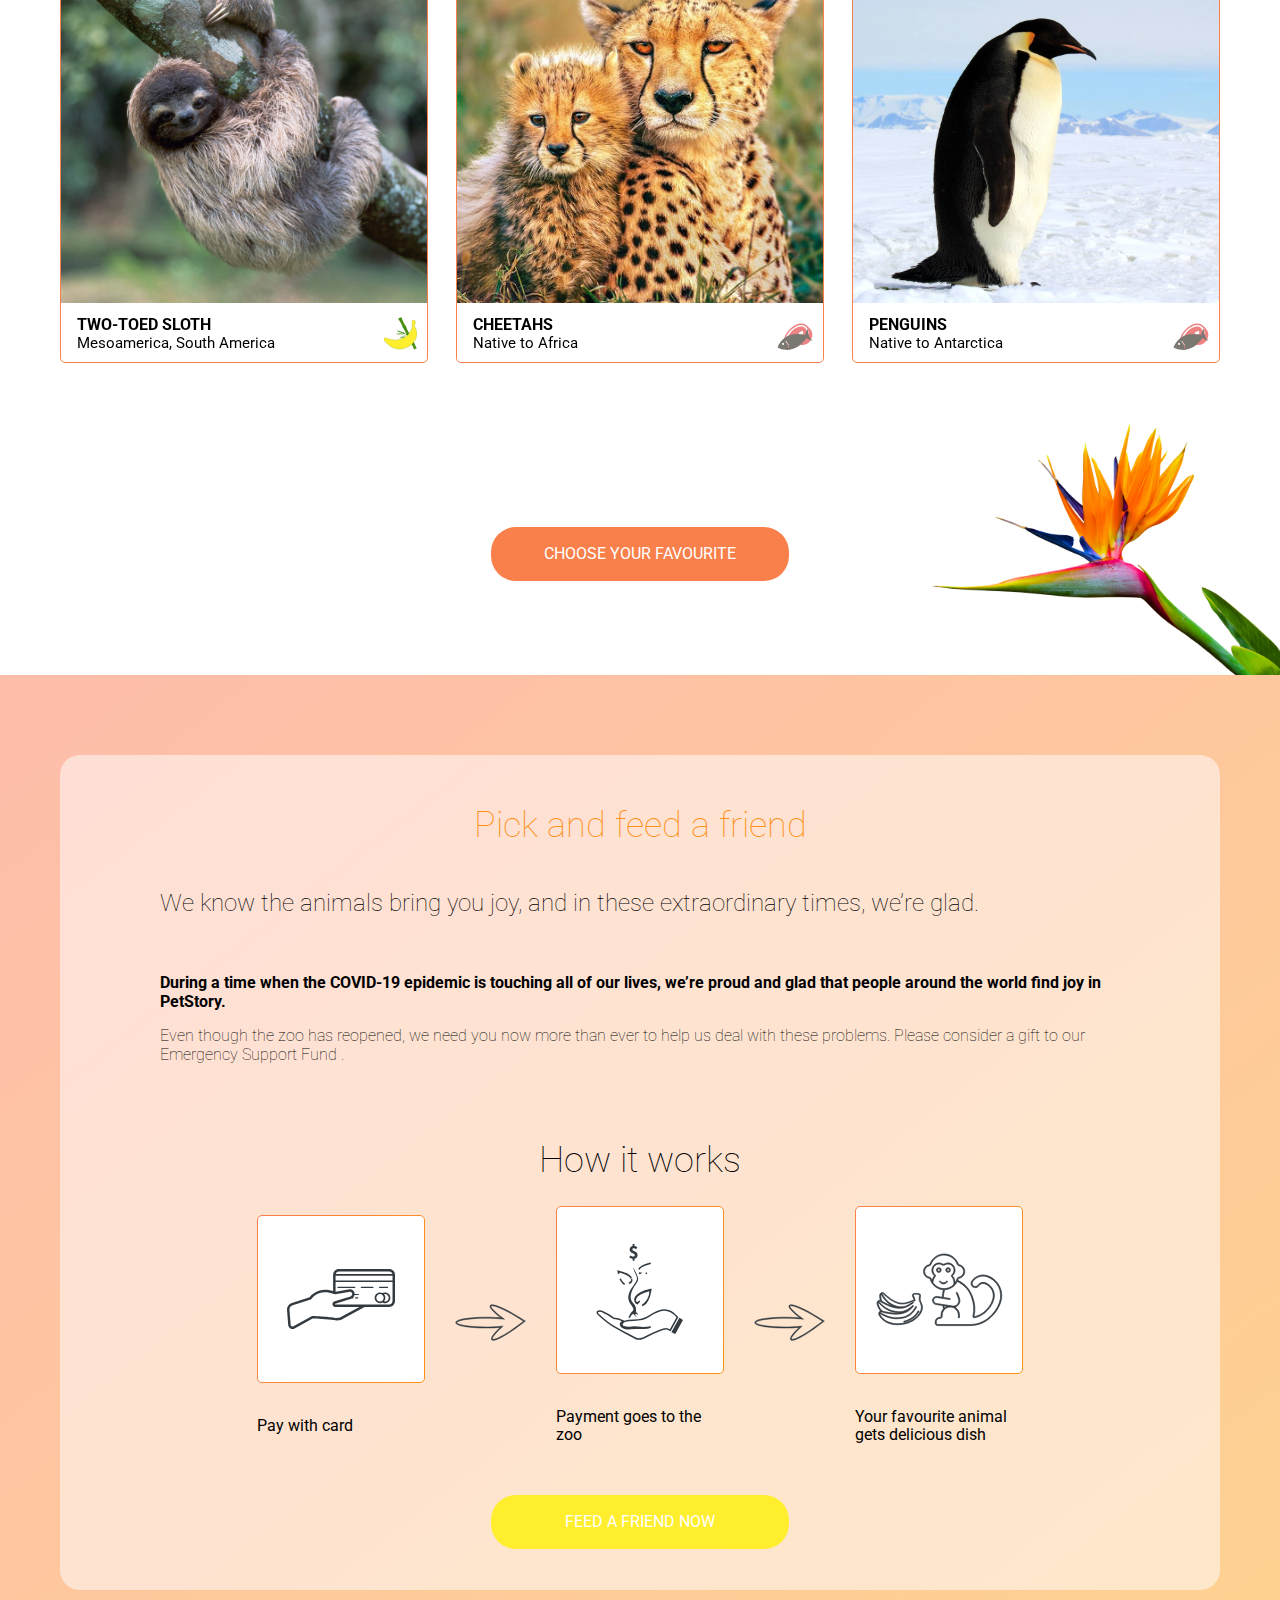
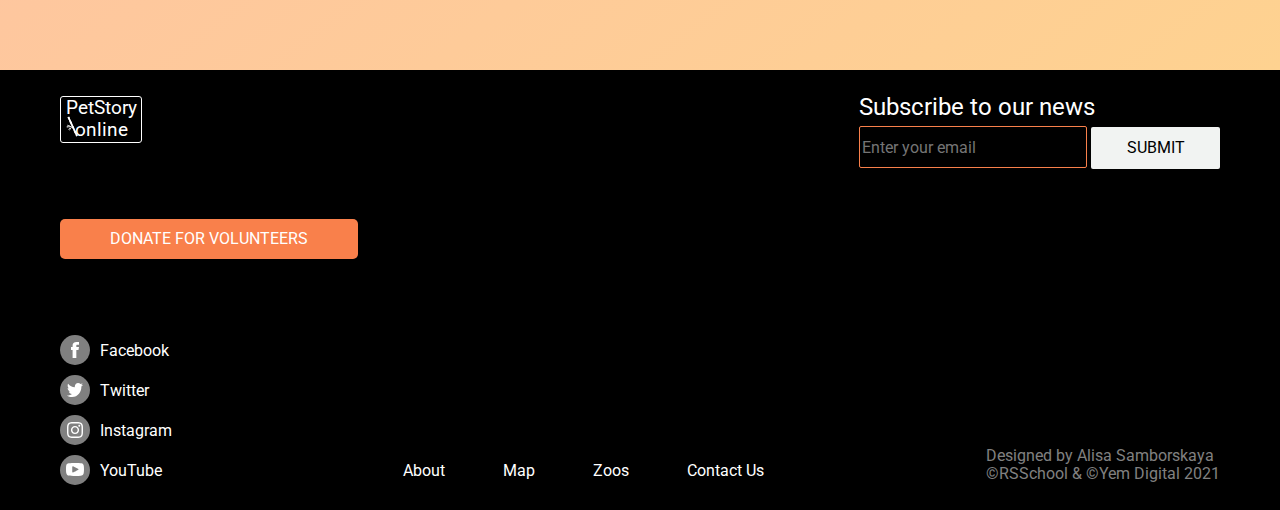
==== commit 5b78d884: "Add new section "Pick Animal"" ====
--- a/pages/main/index.html
+++ b/pages/main/index.html
@@ -267,6 +267,53 @@
         CHOOSE YOUR FAVOURITE
       </button>
     </section>
+    <section class="page-content__pick-animal">
+      <div class="pick-animal">
+        <div class="pick-animal__description">
+          <h1>Pick and feed a friend</h1>
+          <h2>
+            We know the animals bring you joy, and in these extraordinary times,
+            we’re glad.
+          </h2>
+          <br />
+          <br />
+          <strong>
+            During a time when the COVID-19 epidemic is touching all of our
+            lives, we’re proud and glad that people around the world find joy in
+            PetStory.
+          </strong>
+          <h3>
+            Even though the zoo has reopened, we need you now more than ever to
+            help us deal with these problems. Please consider a gift to our
+            Emergency Support Fund .
+          </h3>
+        </div>
+        <div class="pick-animal__how-it-works">
+          <h1>How it works</h1>
+          <div class="pick-animal__steps">
+            <figure>
+              <img src="../../assets/images/pick-animal-step1.svg" />
+              <figcaption>Pay with card</figcaption>
+            </figure class="pick-animal__step">
+            <figure>
+              <img src="../../assets/images/pick-animal-arrow.svg" />
+            </figure>
+            <figure class="pick-animal__step">
+              <img src="../../assets/images/pick-animal-step2.svg" />
+              <figcaption>Payment goes to the zoo</figcaption>
+            </figure>
+            <figure>
+              <img src="../../assets/images/pick-animal-arrow.svg" />
+            </figure>
+            <figure class="pick-animal__step">
+              <img src="../../assets/images/pick-animal-step3.svg" />
+              <figcaption>Your favourite animal gets delicious dish</figcaption>
+            </figure>
+          </div>
+          <button class="button button_circle pick-animal_button" type="button">FEED A FRIEND NOW</button>
+        </div>
+      </div>
+    </section>
     <footer>
       <div class="footer__top">
         <div class="logo footer__logo">
--- a/pages/main/styles.css
+++ b/pages/main/styles.css
@@ -78,6 +78,7 @@
   border-radius: 5px;
   padding: 0;
   margin: 20px 0;
+  background: white;
 }
 
 .page-content__choose-animal figcaption {
@@ -106,6 +107,7 @@
 
 .slider {
   overflow: hidden;
+  position: relative;
 }
 
 .slides {
@@ -125,11 +127,11 @@
 .slide__prev,
 .slide__next {
   position: absolute;
+  top: calc(50% - 31px);
   width: 62px;
   height: 62px;
   background-color: #f9804b;
   border-radius: 50%;
-  top: 37%;
 }
 
 .slider__arrow-right {
@@ -160,7 +162,7 @@
   right: 0;
   width: 368px;
   height: 275px;
-  display: inline-block;
+  display: block;
   background-image: url("../../assets/fonts/strelitzia.svg");
   background-repeat: no-repeat;
   z-index: -1;
@@ -173,7 +175,7 @@
   left: 0;
   width: 440px;
   height: 460px;
-  display: inline-block;
+  display: block;
   background-image: url("../../assets/fonts/palm_foto.svg");
   background-repeat: no-repeat;
   z-index: -1;
@@ -196,9 +198,79 @@
   .page-content__choose-animal {
     margin: 70px 0;
   }
-  .slide__prev,
+  .slide__prev {
+    left: calc(386px + (50vw - 580px));
+  }
   .slide__next {
-    top: 3%;
-    margin: calc(50vw - 300px);
-  }
-}
+    right: calc(386px + (50vw - 580px));
+  }
+}
+
+.page-content__pick-animal {
+  background-image: linear-gradient(to bottom right, #febdab, #fed290);
+  display: flex;
+  justify-content: center;
+  align-items: center;
+}
+
+.pick-animal {
+  background-color: rgba(253, 253, 255, 0.52);
+  border-radius: 20px;
+  width: 1160px;
+  height: 835px;
+  margin: 80px calc(50vw - 580px);
+  padding: 50px 100px;
+  display: flex;
+  flex-direction: column;
+  gap: 60px;
+}
+
+.pick-animal__description {
+  display: flex;
+  justify-content: center;
+  flex-direction: column;
+  align-content: center;
+}
+
+.page-content__pick-animal h1 {
+  text-align: center;
+}
+
+.pick-animal__description h1 {
+  color: #fe9013;
+}
+
+.pick-animal__steps {
+  display: flex;
+  flex-direction: row;
+  align-items: center;
+  justify-content: center;
+  padding: 0;
+  margin: 0;
+  gap: 30px;
+}
+
+.pick-animal__steps figure {
+  margin: 0;
+}
+
+.pick-animal__steps figcaption {
+  margin-top: 30px;
+}
+
+.pick-animal__step {
+  width: 168px;
+}
+
+.pick-animal_button {
+  background-color: #ffee2e;
+  align-self: center;
+  justify-content: center;
+  padding: 0;
+  margin: 50px 0;
+}
+
+.pick-animal__how-it-works {
+  display: flex;
+  flex-direction: column;
+}
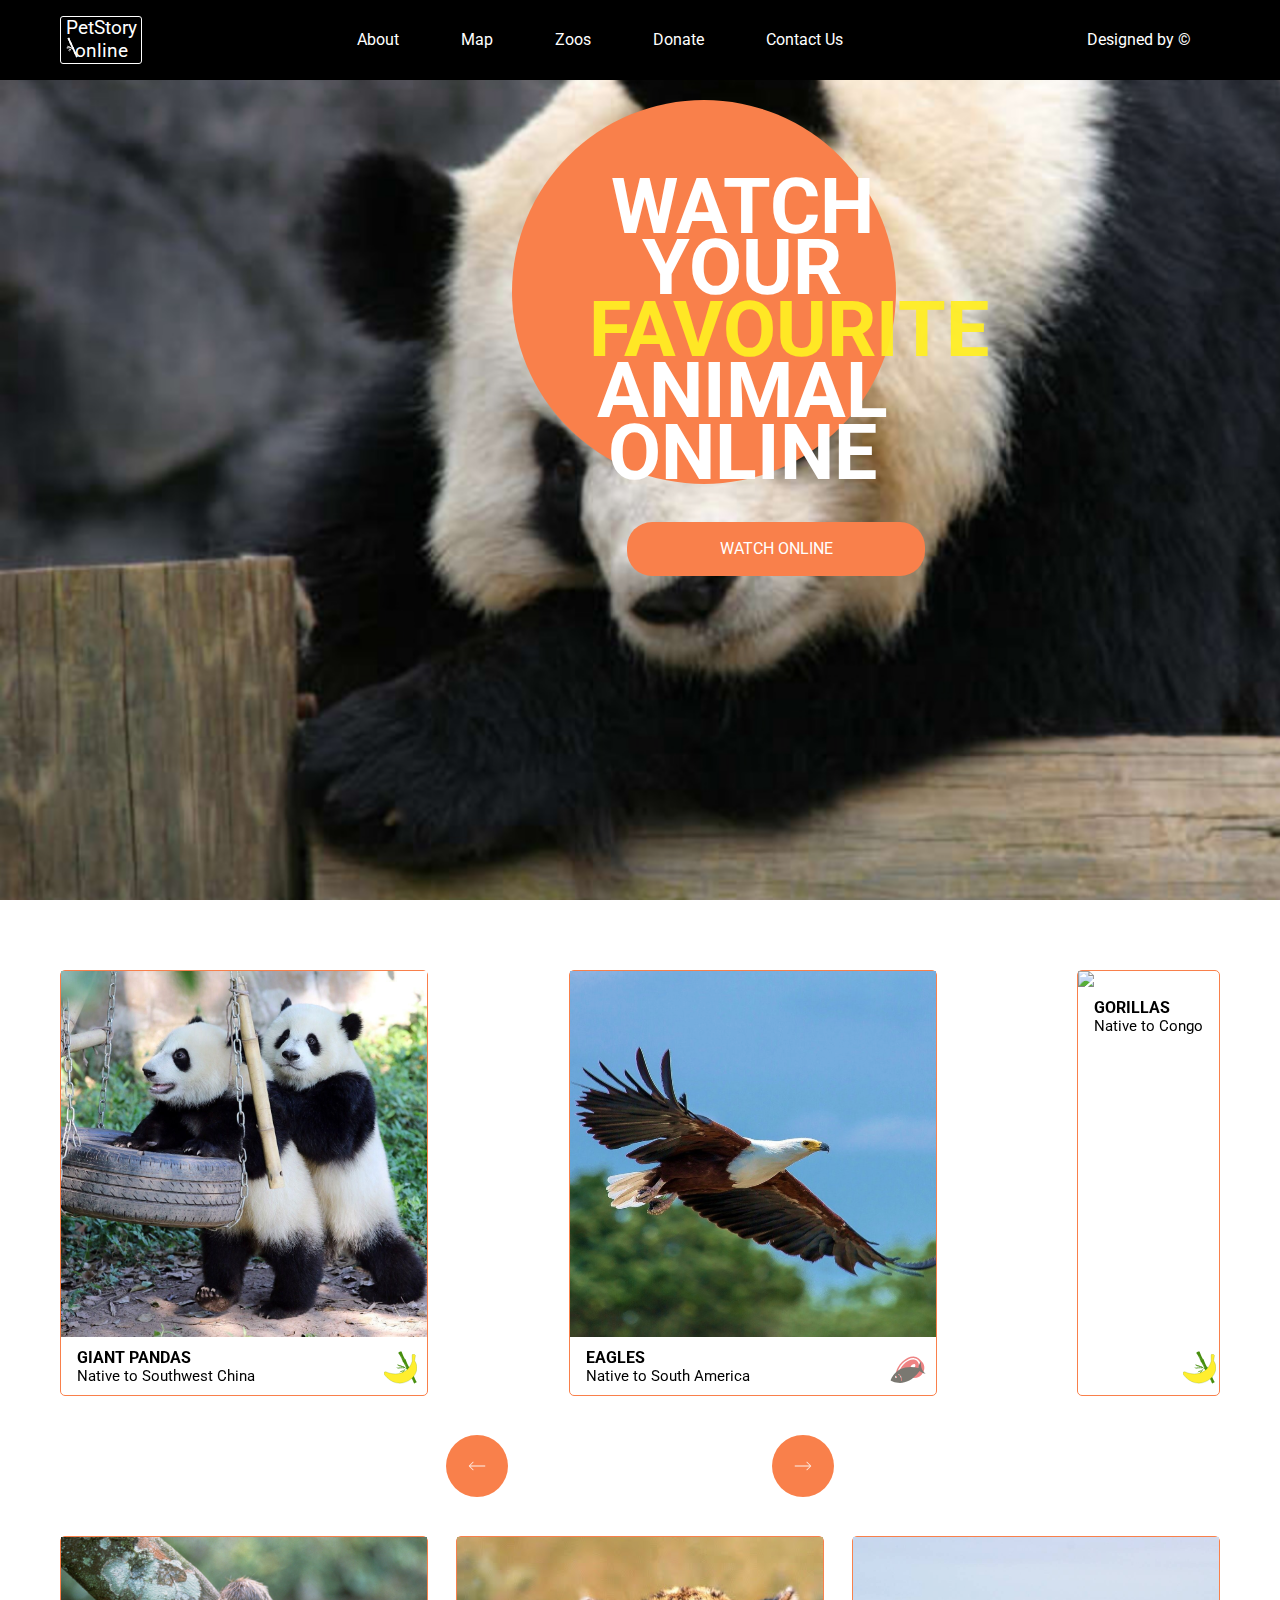
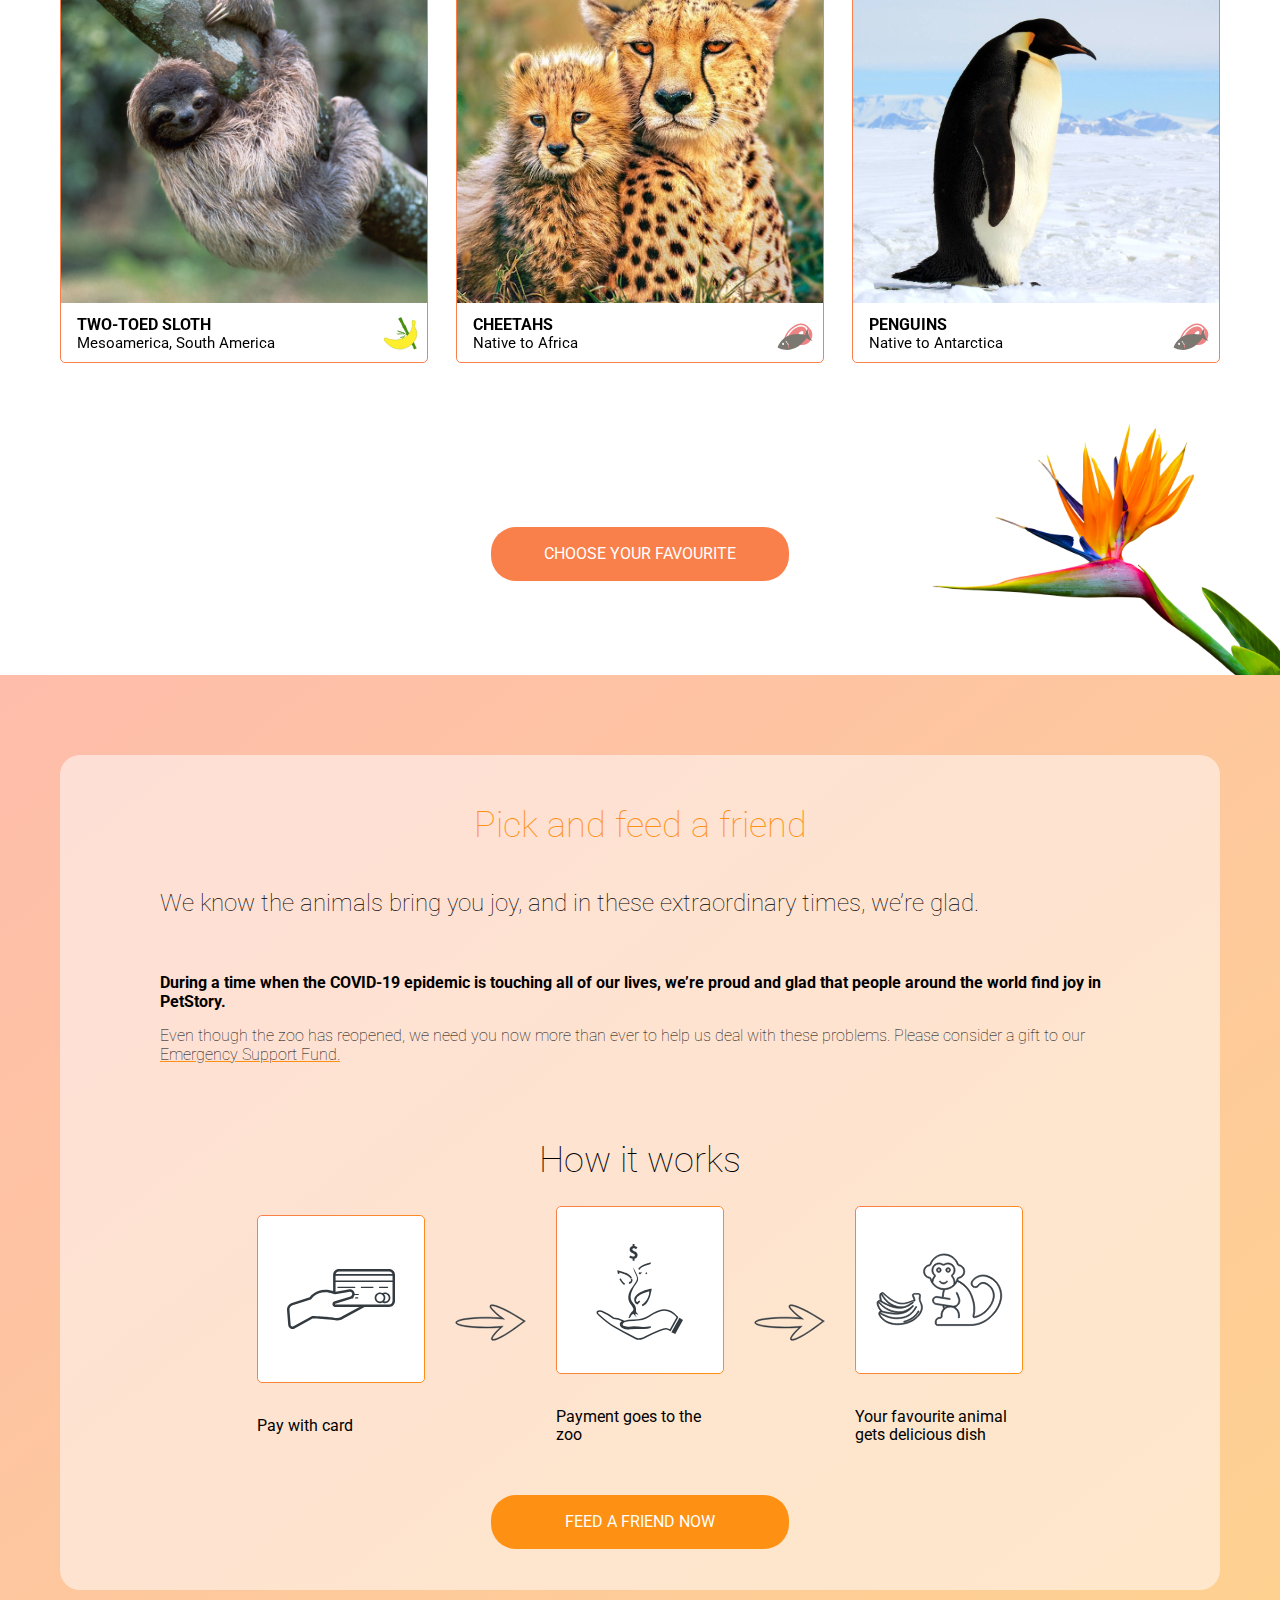
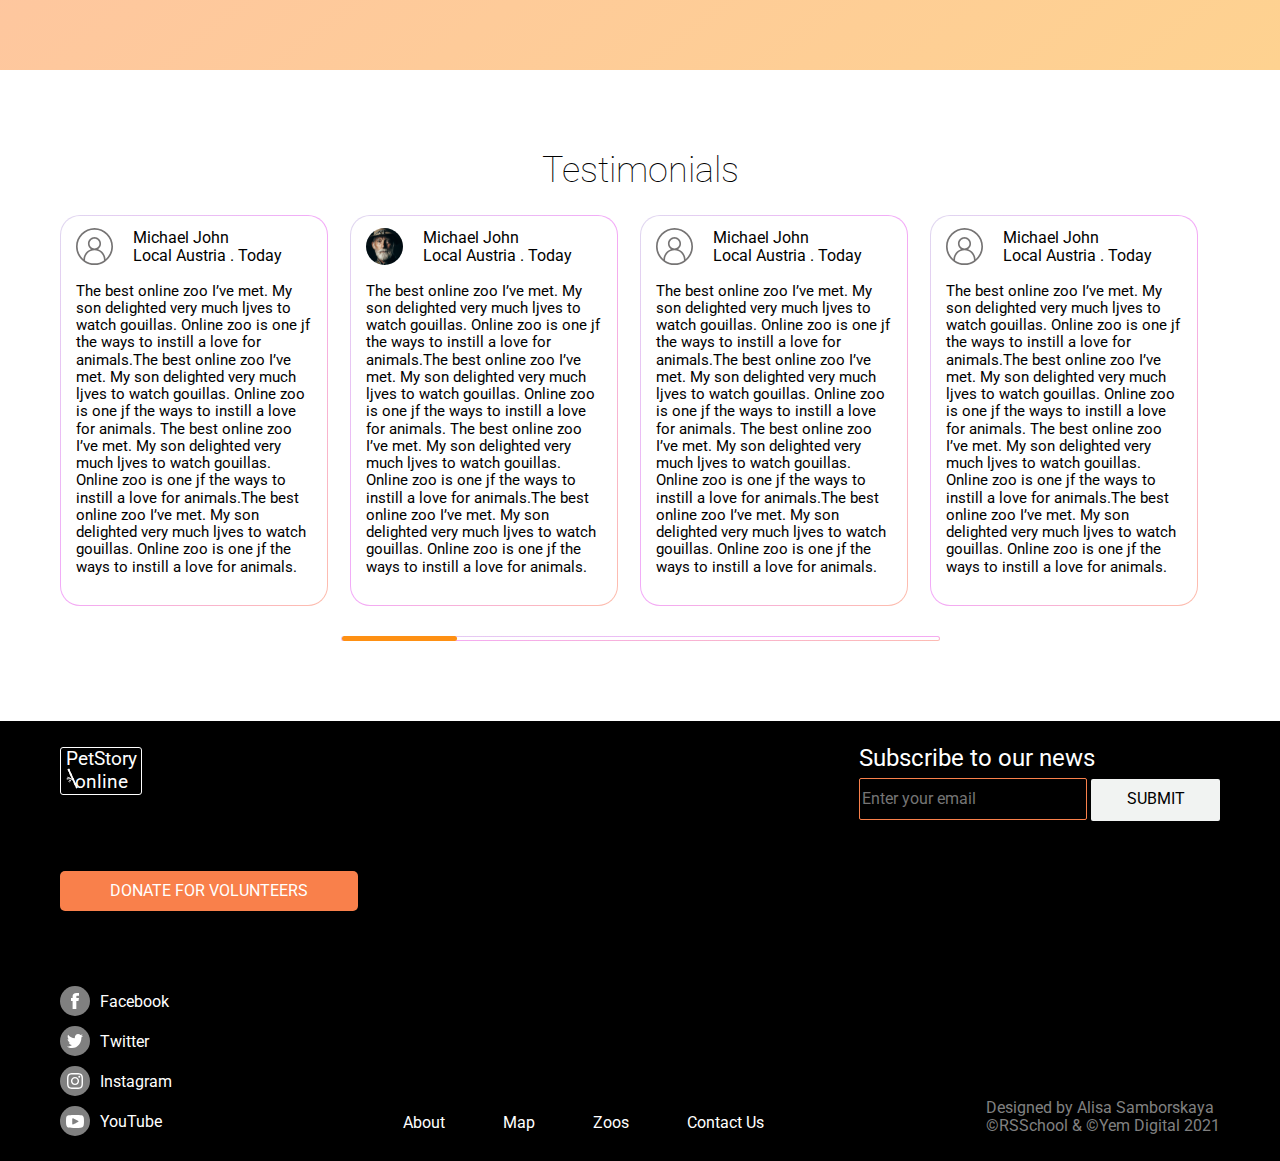
==== commit 8dfd8df0: "Add section with testemonials (without slider)" ====
--- a/pages/main/index.html
+++ b/pages/main/index.html
@@ -12,6 +12,7 @@
     <link rel="stylesheet" href="../common_styles.css" />
     <link rel="stylesheet" href="styles.css" />
     <script src="index.js"></script>
+    <script type="text/javascript" src="https://code.jquery.com/jquery-1.7.1.min.js"></script>
     <title>Online-Zoo</title>
   </head>
   <body>
@@ -284,9 +285,7 @@
           </strong>
           <h3>
             Even though the zoo has reopened, we need you now more than ever to
-            help us deal with these problems. Please consider a gift to our
-            Emergency Support Fund .
-          </h3>
+            help us deal with these problems. Please consider a gift to our <a href="#donate">Emergency Support Fund.</a></h3>
         </div>
         <div class="pick-animal__how-it-works">
           <h1>How it works</h1>
@@ -312,6 +311,86 @@
           </div>
           <button class="button button_circle pick-animal_button" type="button">FEED A FRIEND NOW</button>
         </div>
+      </div>
+    </section>
+    <section class="page-content__testimonials">
+      <h1>Testimonials</h1>
+      <div class="testimonials__progress-bar">
+        <div class="testimonials">
+          <div class="testimonial">
+            <figure>
+              <img src="../../assets/icons/user-photo1.svg" />
+              <figcaption>Michael John <br> Local Austria . Today</figcaption>
+            </figure>
+            <p>The best online zoo I’ve met. My son delighted very much ljves to watch gouillas. Online zoo is one jf the ways to instill a love for animals.The best online zoo I’ve met. My son delighted very much ljves to watch gouillas. Online zoo is one jf the ways to instill a love for animals.
+              The best online zoo I’ve met. My son delighted very much ljves to watch gouillas. Online zoo is one jf the ways to instill a love for animals.The best online zoo I’ve met. My son delighted very much ljves to watch gouillas. Online zoo is one jf the ways to instill a love for animals.
+              </p>
+          </div>
+          <div class="testimonial">
+            <figure>
+              <img src="../../assets/icons/user-photo2.svg" />
+              <figcaption>Michael John <br> Local Austria . Today</figcaption>
+            </figure>
+            <p>The best online zoo I’ve met. My son delighted very much ljves to watch gouillas. Online zoo is one jf the ways to instill a love for animals.The best online zoo I’ve met. My son delighted very much ljves to watch gouillas. Online zoo is one jf the ways to instill a love for animals.
+              The best online zoo I’ve met. My son delighted very much ljves to watch gouillas. Online zoo is one jf the ways to instill a love for animals.The best online zoo I’ve met. My son delighted very much ljves to watch gouillas. Online zoo is one jf the ways to instill a love for animals.
+              </p>
+          </div>
+          <div class="testimonial">
+            <figure>
+              <img src="../../assets/icons/user-photo1.svg" />
+              <figcaption>Michael John <br> Local Austria . Today</figcaption>
+            </figure>
+            <p>The best online zoo I’ve met. My son delighted very much ljves to watch gouillas. Online zoo is one jf the ways to instill a love for animals.The best online zoo I’ve met. My son delighted very much ljves to watch gouillas. Online zoo is one jf the ways to instill a love for animals.
+              The best online zoo I’ve met. My son delighted very much ljves to watch gouillas. Online zoo is one jf the ways to instill a love for animals.The best online zoo I’ve met. My son delighted very much ljves to watch gouillas. Online zoo is one jf the ways to instill a love for animals.
+              </p>
+          </div>
+          <div class="testimonial">
+            <figure>
+              <img src="../../assets/icons/user-photo1.svg" />
+              <figcaption>Michael John <br> Local Austria . Today</figcaption>
+            </figure>
+            <p>The best online zoo I’ve met. My son delighted very much ljves to watch gouillas. Online zoo is one jf the ways to instill a love for animals.The best online zoo I’ve met. My son delighted very much ljves to watch gouillas. Online zoo is one jf the ways to instill a love for animals.
+              The best online zoo I’ve met. My son delighted very much ljves to watch gouillas. Online zoo is one jf the ways to instill a love for animals.The best online zoo I’ve met. My son delighted very much ljves to watch gouillas. Online zoo is one jf the ways to instill a love for animals.
+              </p>
+            </div>
+          <div class="testimonial">
+            <figure>
+              <img src="../../assets/icons/user-photo2.svg" />
+              <figcaption>Michael John <br> Local Austria . Today</figcaption>
+            </figure>
+            <p>The best online zoo I’ve met. My son delighted very much ljves to watch gouillas. Online zoo is one jf the ways to instill a love for animals.The best online zoo I’ve met. My son delighted very much ljves to watch gouillas. Online zoo is one jf the ways to instill a love for animals.
+              The best online zoo I’ve met. My son delighted very much ljves to watch gouillas. Online zoo is one jf the ways to instill a love for animals.The best online zoo I’ve met. My son delighted very much ljves to watch gouillas. Online zoo is one jf the ways to instill a love for animals.
+              </p>
+          </div>
+          <div class="testimonial">
+            <figure>
+              <img src="../../assets/icons/user-photo1.svg" />
+              <figcaption>Michael John <br> Local Austria . Today</figcaption>
+            </figure>
+            <p>The best online zoo I’ve met. My son delighted very much ljves to watch gouillas. Online zoo is one jf the ways to instill a love for animals.The best online zoo I’ve met. My son delighted very much ljves to watch gouillas. Online zoo is one jf the ways to instill a love for animals.
+              The best online zoo I’ve met. My son delighted very much ljves to watch gouillas. Online zoo is one jf the ways to instill a love for animals.The best online zoo I’ve met. My son delighted very much ljves to watch gouillas. Online zoo is one jf the ways to instill a love for animals.
+              </p>
+          </div>
+          <div class="testimonial">
+            <figure>
+              <img src="../../assets/icons/user-photo1.svg" />
+              <figcaption>Michael John <br> Local Austria . Today</figcaption>
+            </figure>
+            <p>The best online zoo I’ve met. My son delighted very much ljves to watch gouillas. Online zoo is one jf the ways to instill a love for animals.The best online zoo I’ve met. My son delighted very much ljves to watch gouillas. Online zoo is one jf the ways to instill a love for animals.
+              The best online zoo I’ve met. My son delighted very much ljves to watch gouillas. Online zoo is one jf the ways to instill a love for animals.The best online zoo I’ve met. My son delighted very much ljves to watch gouillas. Online zoo is one jf the ways to instill a love for animals.
+              </p>
+          </div>
+          <div class="testimonial">
+            <figure>
+              <img src="../../assets/icons/user-photo1.svg" />
+              <figcaption>Michael John <br> Local Austria . Today</figcaption>
+            </figure>
+            <p>The best online zoo I’ve met. My son delighted very much ljves to watch gouillas. Online zoo is one jf the ways to instill a love for animals.The best online zoo I’ve met. My son delighted very much ljves to watch gouillas. Online zoo is one jf the ways to instill a love for animals.
+              The best online zoo I’ve met. My son delighted very much ljves to watch gouillas. Online zoo is one jf the ways to instill a love for animals.The best online zoo I’ve met. My son delighted very much ljves to watch gouillas. Online zoo is one jf the ways to instill a love for animals.
+              </p>
+          </div>
+        </div>
+        <input id="randeSlider" type="range" min="0" max="8" step="1" value="0"></input>
       </div>
     </section>
     <footer>
--- a/pages/main/styles.css
+++ b/pages/main/styles.css
@@ -216,7 +216,6 @@
 .pick-animal {
   background-color: rgba(253, 253, 255, 0.52);
   border-radius: 20px;
-  width: 1160px;
   height: 835px;
   margin: 80px calc(50vw - 580px);
   padding: 50px 100px;
@@ -240,6 +239,11 @@
   color: #fe9013;
 }
 
+.pick-animal__description a {
+  text-decoration-color: #fe9013;
+  color: black;
+}
+
 .pick-animal__steps {
   display: flex;
   flex-direction: row;
@@ -263,7 +267,7 @@
 }
 
 .pick-animal_button {
-  background-color: #ffee2e;
+  background-color: #fe9013;
   align-self: center;
   justify-content: center;
   padding: 0;
@@ -274,3 +278,87 @@
   display: flex;
   flex-direction: column;
 }
+
+.page-content__testimonials {
+  display: flex;
+  flex-direction: column;
+  justify-content: center;
+  padding: 80px calc(50vw - 580px);
+}
+
+.page-content__testimonials h1 {
+  text-align: center;
+}
+
+.testimonials__progress-bar {
+  overflow: hidden;
+  display: flex;
+  flex-direction: column;
+  gap: 30px;
+}
+
+input[type="range"] {
+  width: 599px;
+  align-self: center;
+  display: block;
+  -webkit-appearance: none;
+  background-color: white;
+  height: 5px;
+  border: 1px solid transparent;
+  background: linear-gradient(white, white) padding-box,
+    linear-gradient(to bottom right, #e0d8f0, #f3a9f8, #febdab) border-box;
+  border-radius: 5px;
+}
+
+input[type="range"]::-webkit-slider-thumb {
+  -webkit-appearance: none;
+  background-color: #fe9013;
+  width: 115px;
+  height: 5px;
+  border-radius: 5px;
+  cursor: pointer;
+  transition: 0.3s ease-in-out;
+}
+​ input[type="range"]::-webkit-slider-thumb:hover {
+  background-color: white;
+  border: 2px solid #e74c3c;
+}
+input[type="range"]::-webkit-slider-thumb:active {
+  transform: scale(1.6);
+}
+
+.testimonials {
+  display: flex;
+  flex-direction: row;
+  justify-content: space-between;
+  gap: 22px;
+}
+
+.testimonial {
+  flex-basis: 1 0 21%;
+  flex-shrink: 0;
+  width: 268px;
+  height: 391px;
+  border: 1px solid transparent;
+  border-radius: 20px;
+  background: linear-gradient(white, white) padding-box,
+    linear-gradient(to bottom right, #e0d8f0, #f3a9f8, #febdab) border-box;
+  display: flex;
+  flex-wrap: wrap;
+  padding: 10px 15px;
+}
+
+.testimonial figure {
+  margin: 0;
+  display: flex;
+  align-items: center;
+  justify-content: space-between;
+}
+
+.testimonial figure img {
+  padding-right: 20px;
+}
+
+.testimonial p {
+  font-size: 15px;
+}
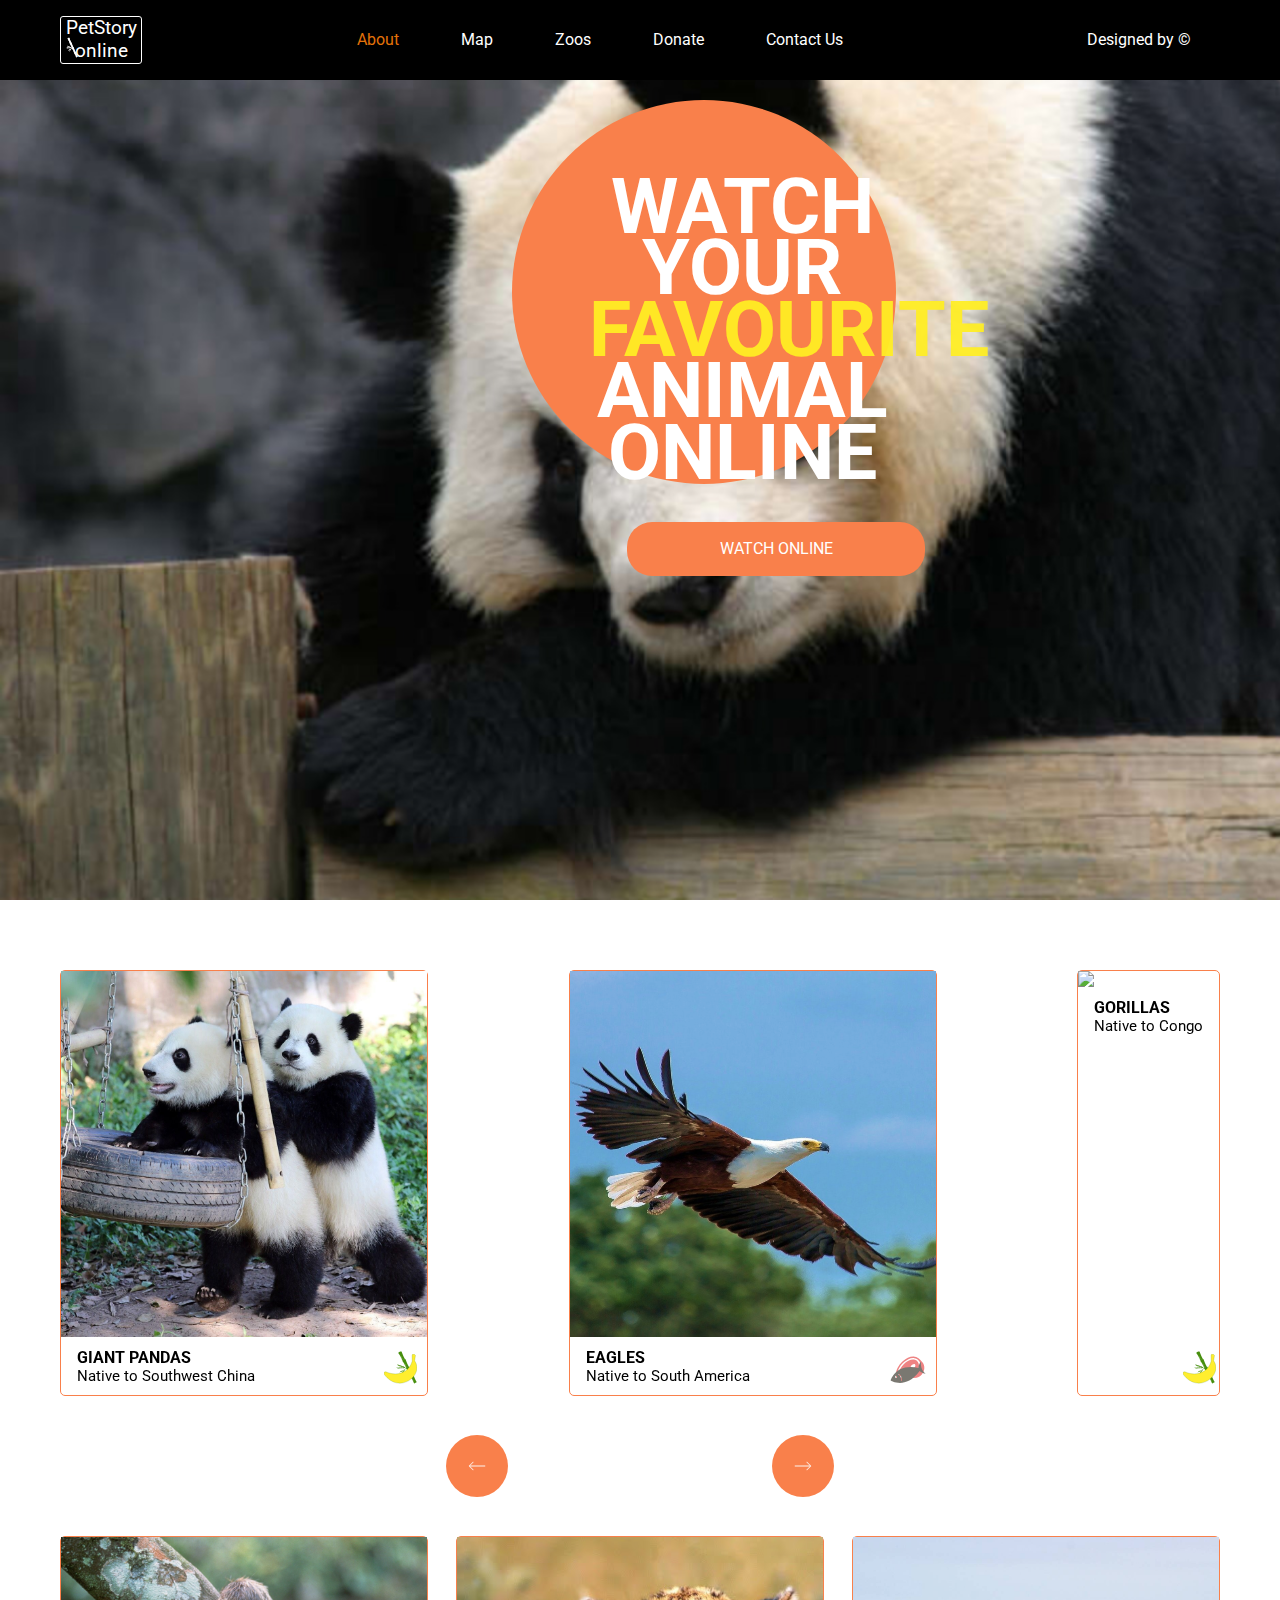
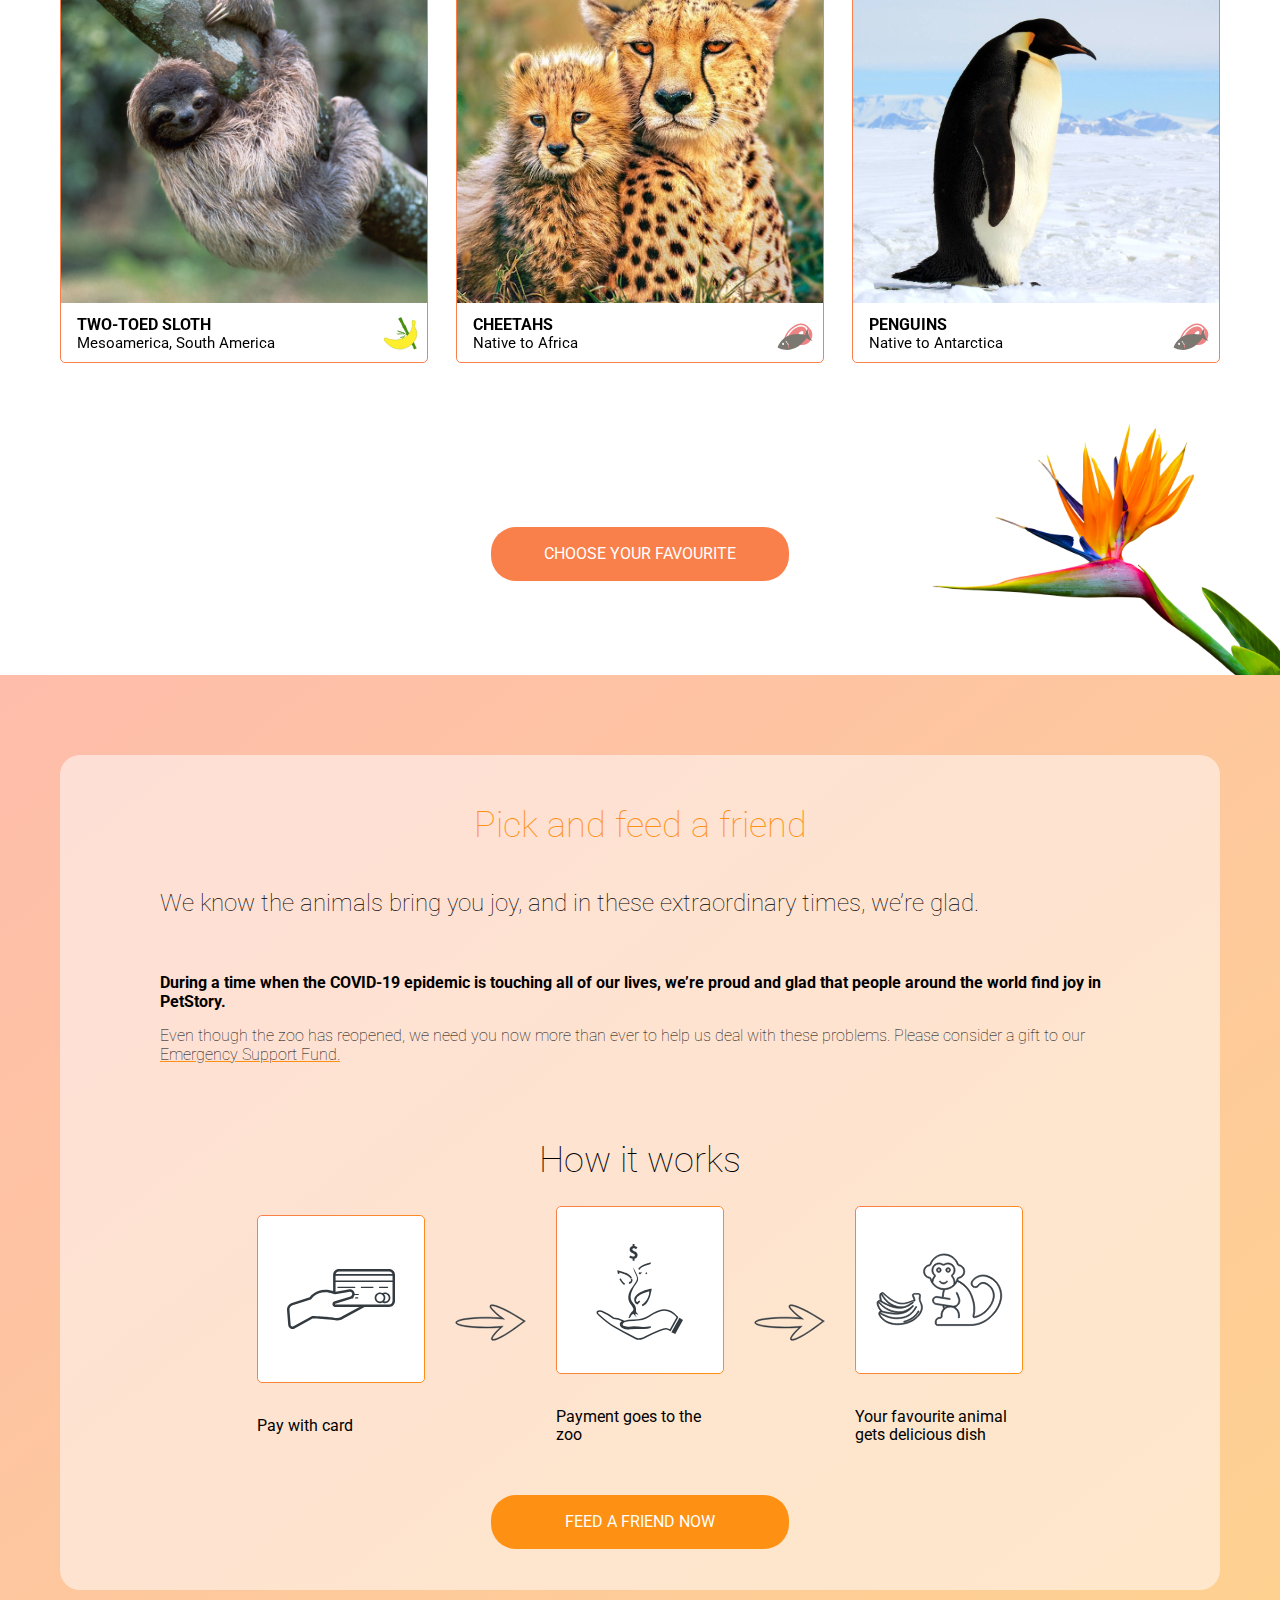
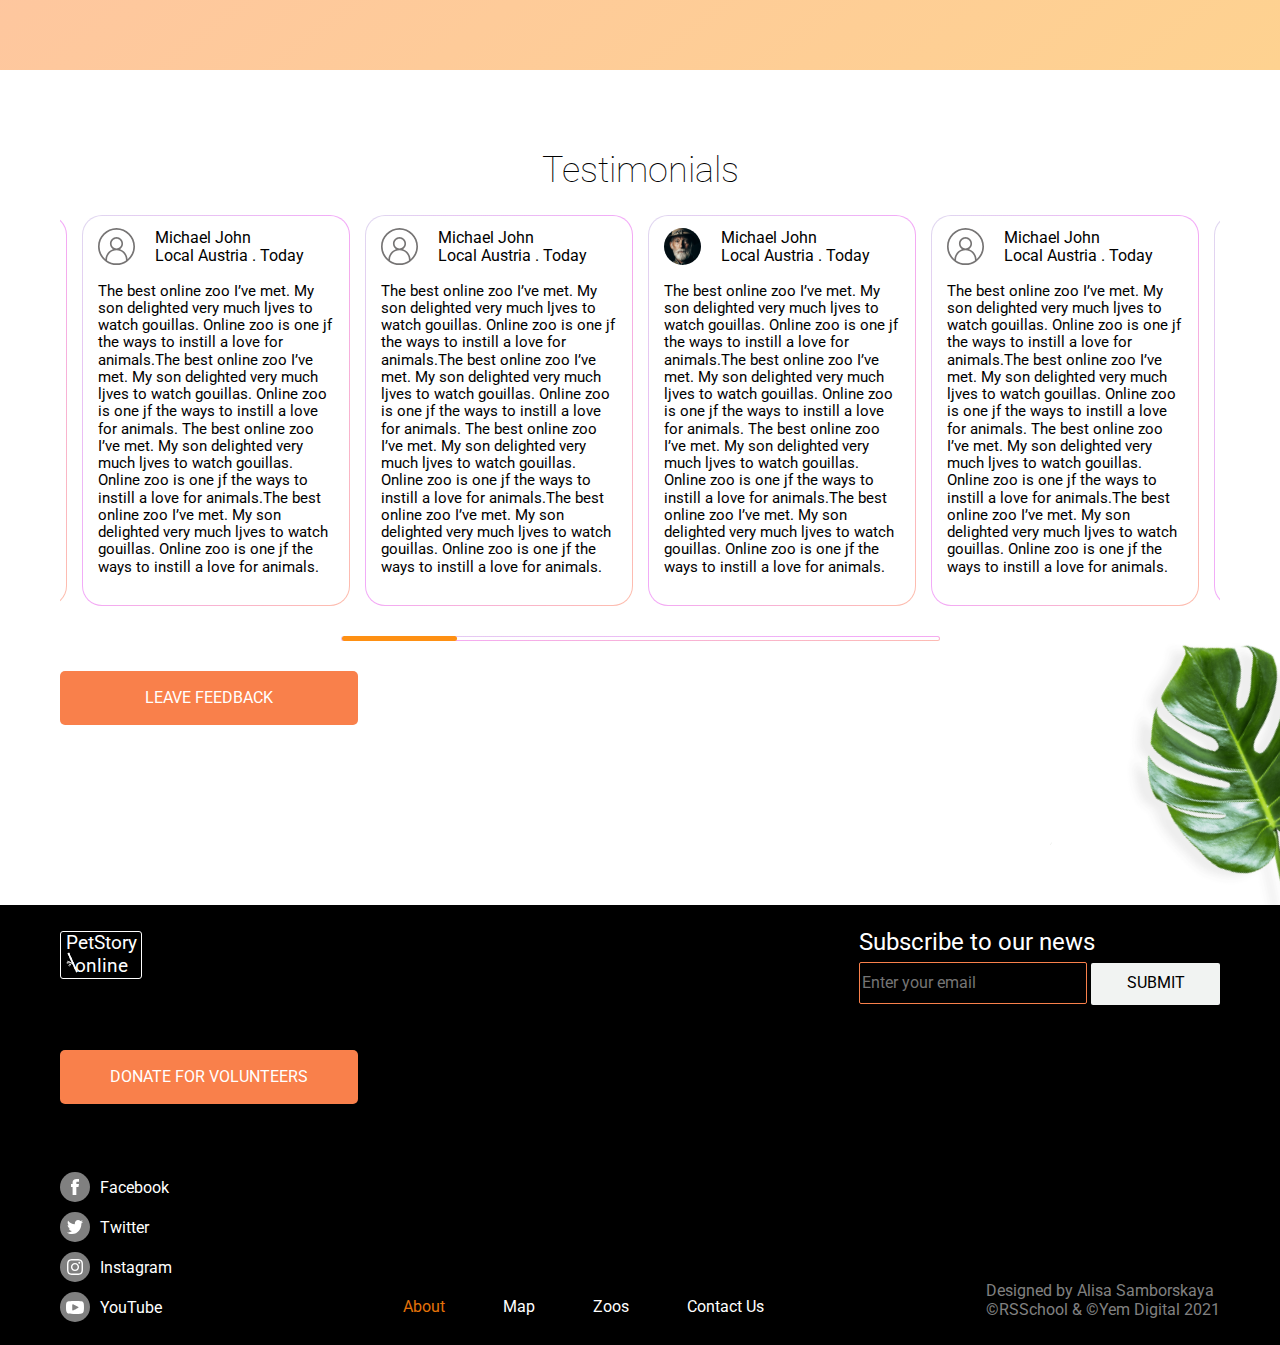
==== commit 2d22c93f: "Update navigation, add background, create Donate" ====
--- a/pages/main/index.html
+++ b/pages/main/index.html
@@ -22,11 +22,11 @@
           <a href="#about"> <div class="logo__text">PetStory online</div></a>
         </div>
         <nav>
-          <a class="navigation-tabs__link" href="#about">About</a>
-          <a class="navigation-tabs__link" href="#map">Map</a>
-          <a class="navigation-tabs__link" href="#zoos">Zoos</a>
-          <a class="navigation-tabs__link" href="#donate">Donate</a>
-          <a class="navigation-tabs__link" href="#contactUs">Contact Us</a>
+          <a class="navigation-tabs__link" href="../../pages/main/index.html">About</a>
+          <a class="navigation-tabs__link" href="../map/map.html">Map</a>
+          <a class="navigation-tabs__link" href="../zoos/zoos.html">Zoos</a>
+          <a class="navigation-tabs__link" href="../../pages/donate/donate.html">Donate</a>
+          <a class="navigation-tabs__link" href="../contacts/contacts.html">Contact Us</a>
         </nav>
         <div class="header__designed-by">
           <a href="#about">Designed by ©</a>
@@ -391,6 +391,7 @@
           </div>
         </div>
         <input id="randeSlider" type="range" min="0" max="8" step="1" value="0"></input>
+        <button class="button button_rectangle" type="button">LEAVE FEEDBACK</button>
       </div>
     </section>
     <footer>
@@ -448,22 +449,22 @@
         <nav class="footer__navigation-tabs">
           <a
             class="navigation-tabs__link navigation-tabs__link_footer"
-            href="#about"
+            href="../main/index.html"
             >About</a
           >
           <a
             class="navigation-tabs__link navigation-tabs__link_footer"
-            href="#map"
+            href="../map/map.html"
             >Map</a
           >
           <a
             class="navigation-tabs__link navigation-tabs__link_footer"
-            href="#zoos"
+            href="../zoos/zoos.html"
             >Zoos</a
           >
           <a
             class="navigation-tabs__link navigation-tabs__link_footer"
-            href="#contactUs"
+            href="../contacts/contacts.html"
             >Contact Us</a
           >
         </nav>
--- a/pages/common_styles.css
+++ b/pages/common_styles.css
@@ -41,6 +41,10 @@
   font-size: 16px;
 }
 
+.navigation-tabs__link.active {
+  color: #e47209;
+}
+
 a.navigation-tabs__link {
   text-decoration: none;
   color: white;
@@ -76,7 +80,7 @@
 .button_rectangle {
   border: 0;
   border-radius: 5px;
-  height: 40px;
+  height: 54px;
   text-transform: uppercase;
 }
 
--- a/pages/main/styles.css
+++ b/pages/main/styles.css
@@ -284,10 +284,26 @@
   flex-direction: column;
   justify-content: center;
   padding: 80px calc(50vw - 580px);
+  padding-bottom: 180px;
+
+  position: relative;
 }
 
 .page-content__testimonials h1 {
   text-align: center;
+}
+
+.page-content__testimonials::after {
+  content: "";
+  position: absolute;
+  bottom: 0;
+  right: 0;
+  width: 240px;
+  height: 300px;
+  display: block;
+  background-image: url("../../assets/fonts/leav_foto.svg");
+  background-repeat: no-repeat;
+  z-index: -1;
 }
 
 .testimonials__progress-bar {
@@ -330,12 +346,11 @@
 .testimonials {
   display: flex;
   flex-direction: row;
-  justify-content: space-between;
-  gap: 22px;
+  justify-content: center;
+  gap: 15px;
 }
 
 .testimonial {
-  flex-basis: 1 0 21%;
   flex-shrink: 0;
   width: 268px;
   height: 391px;
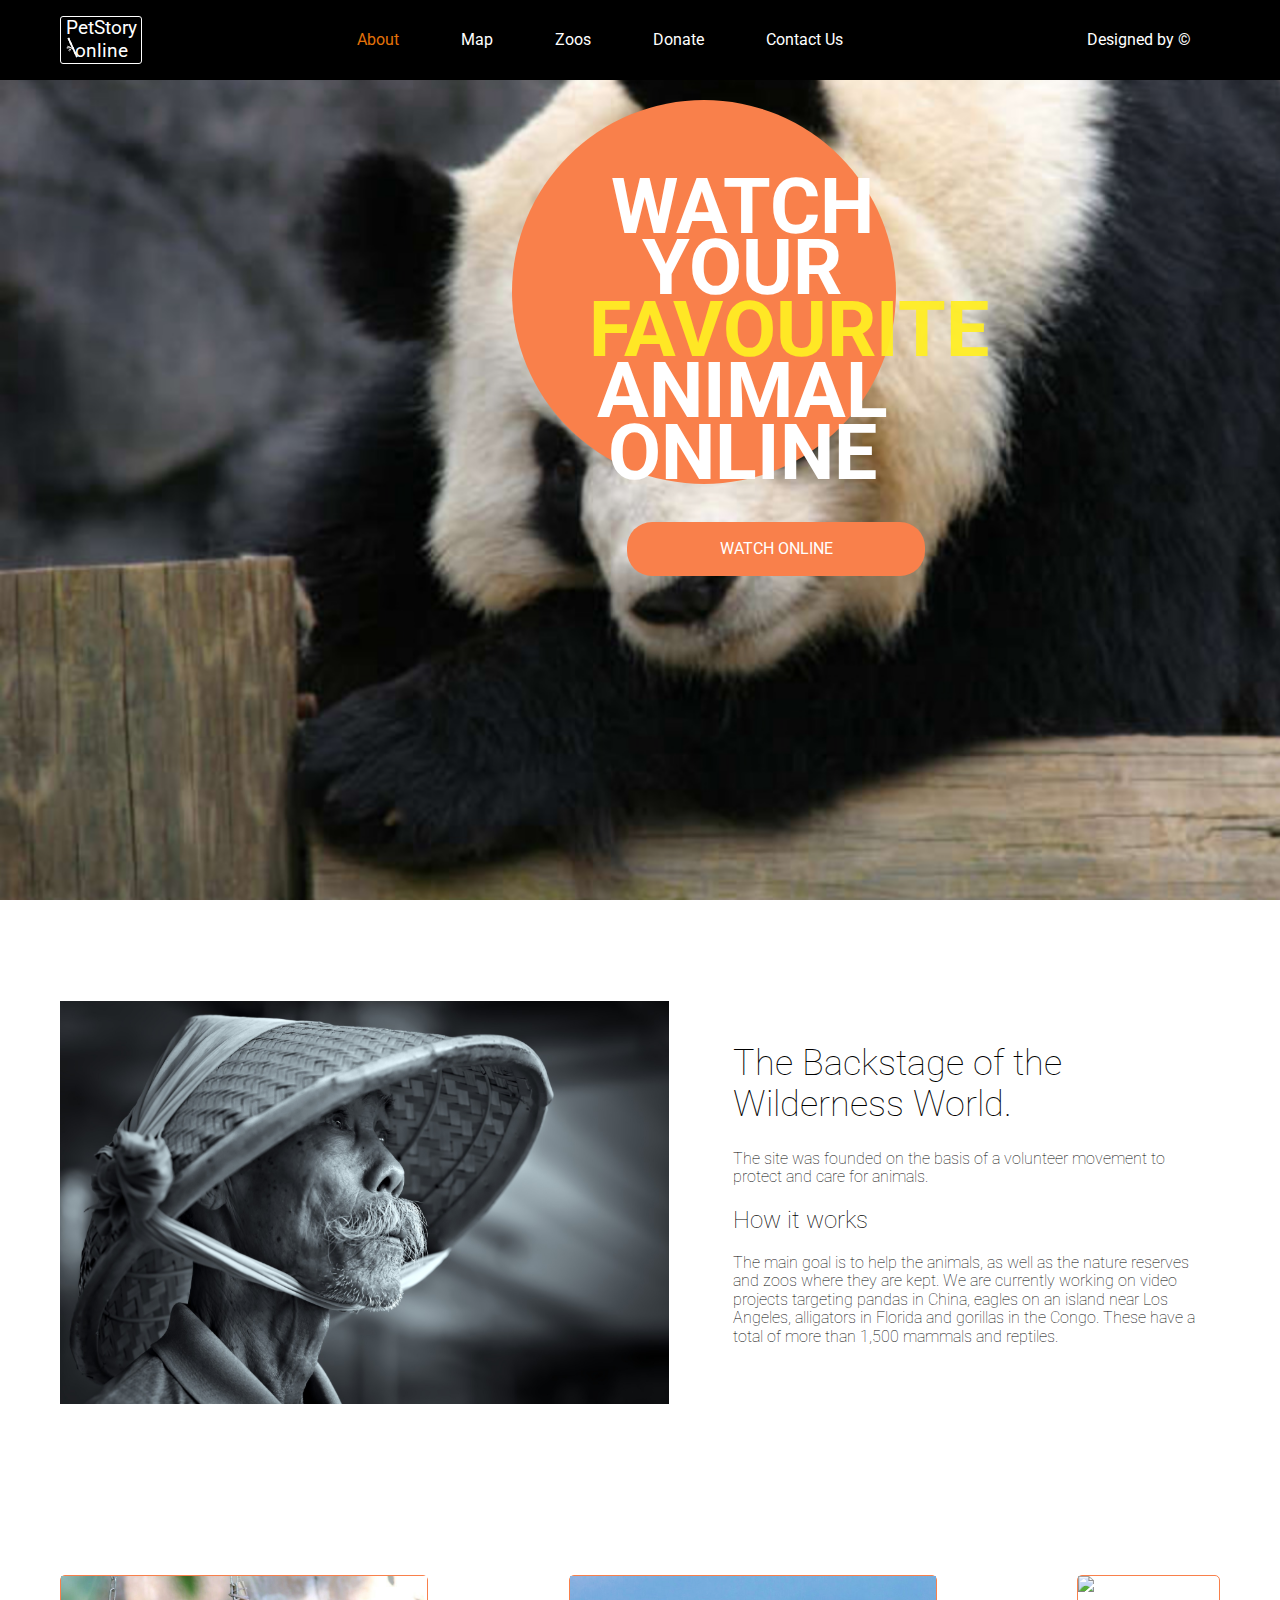
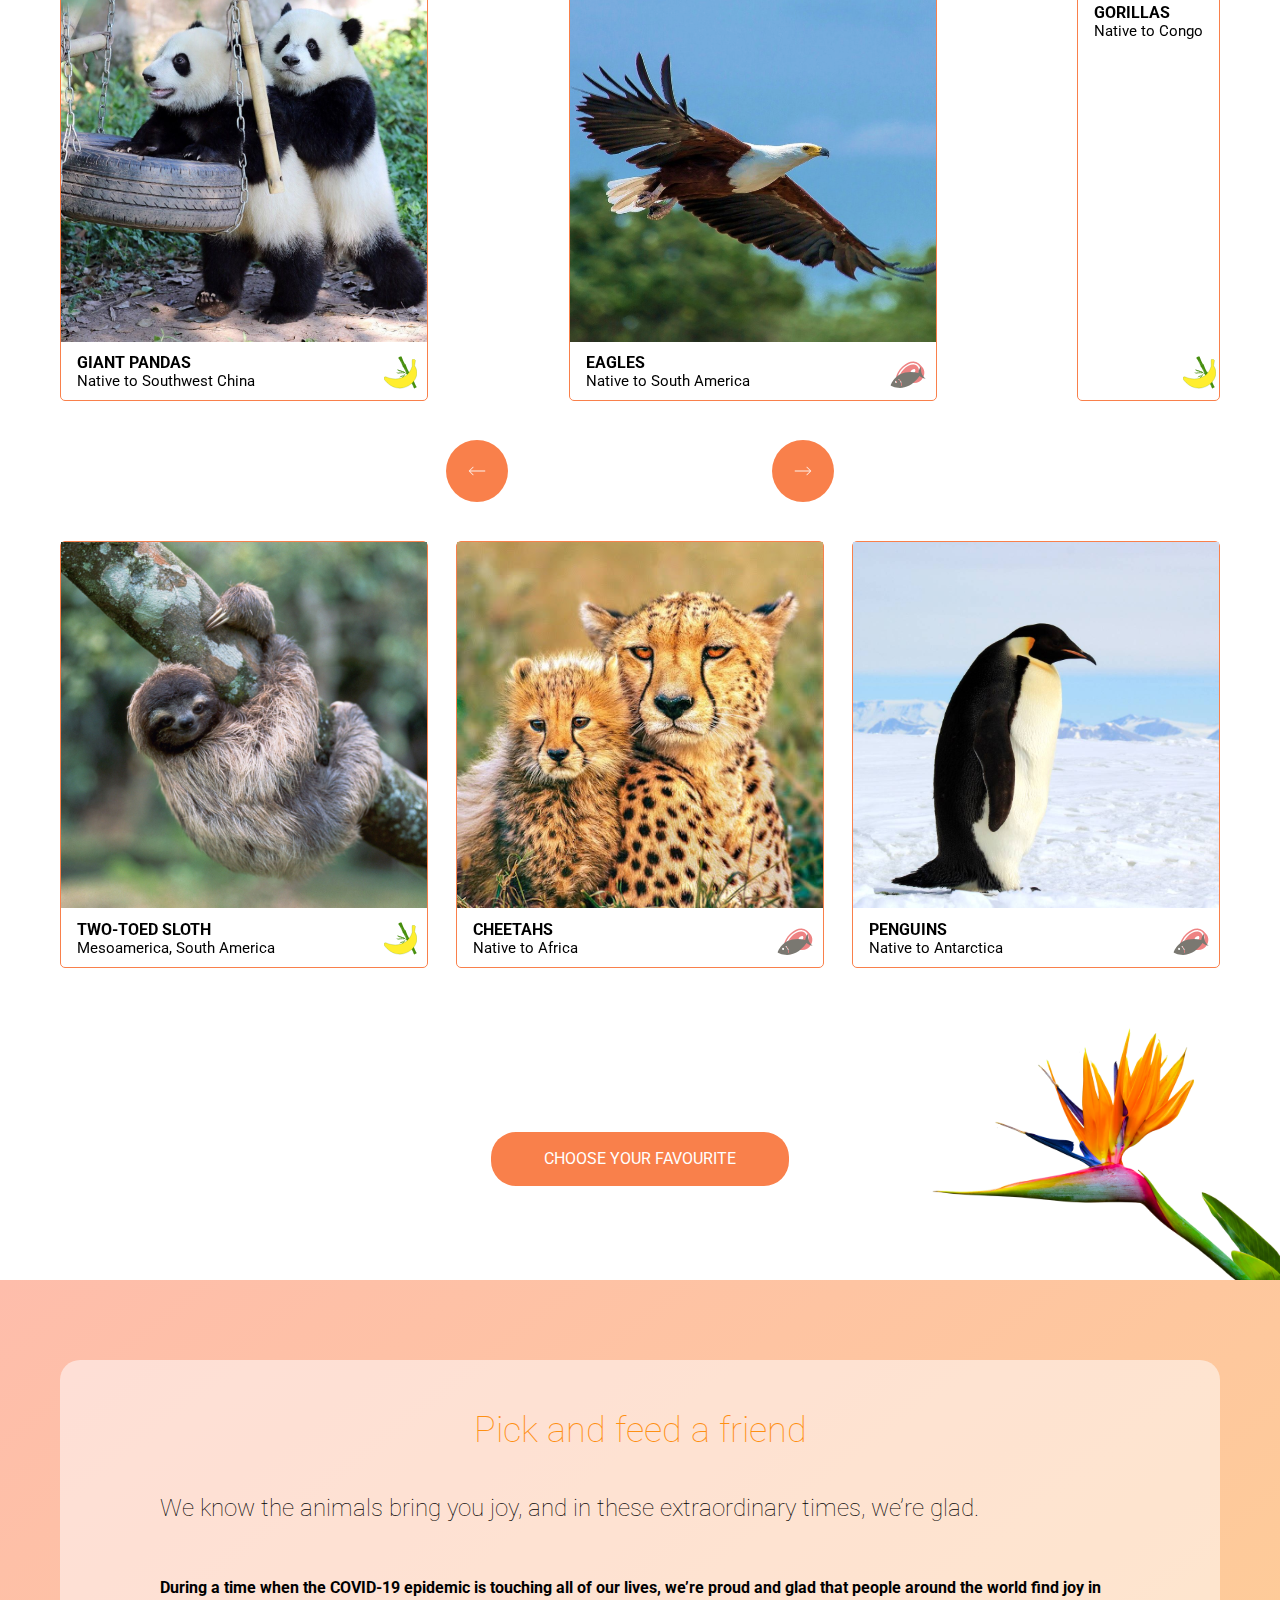
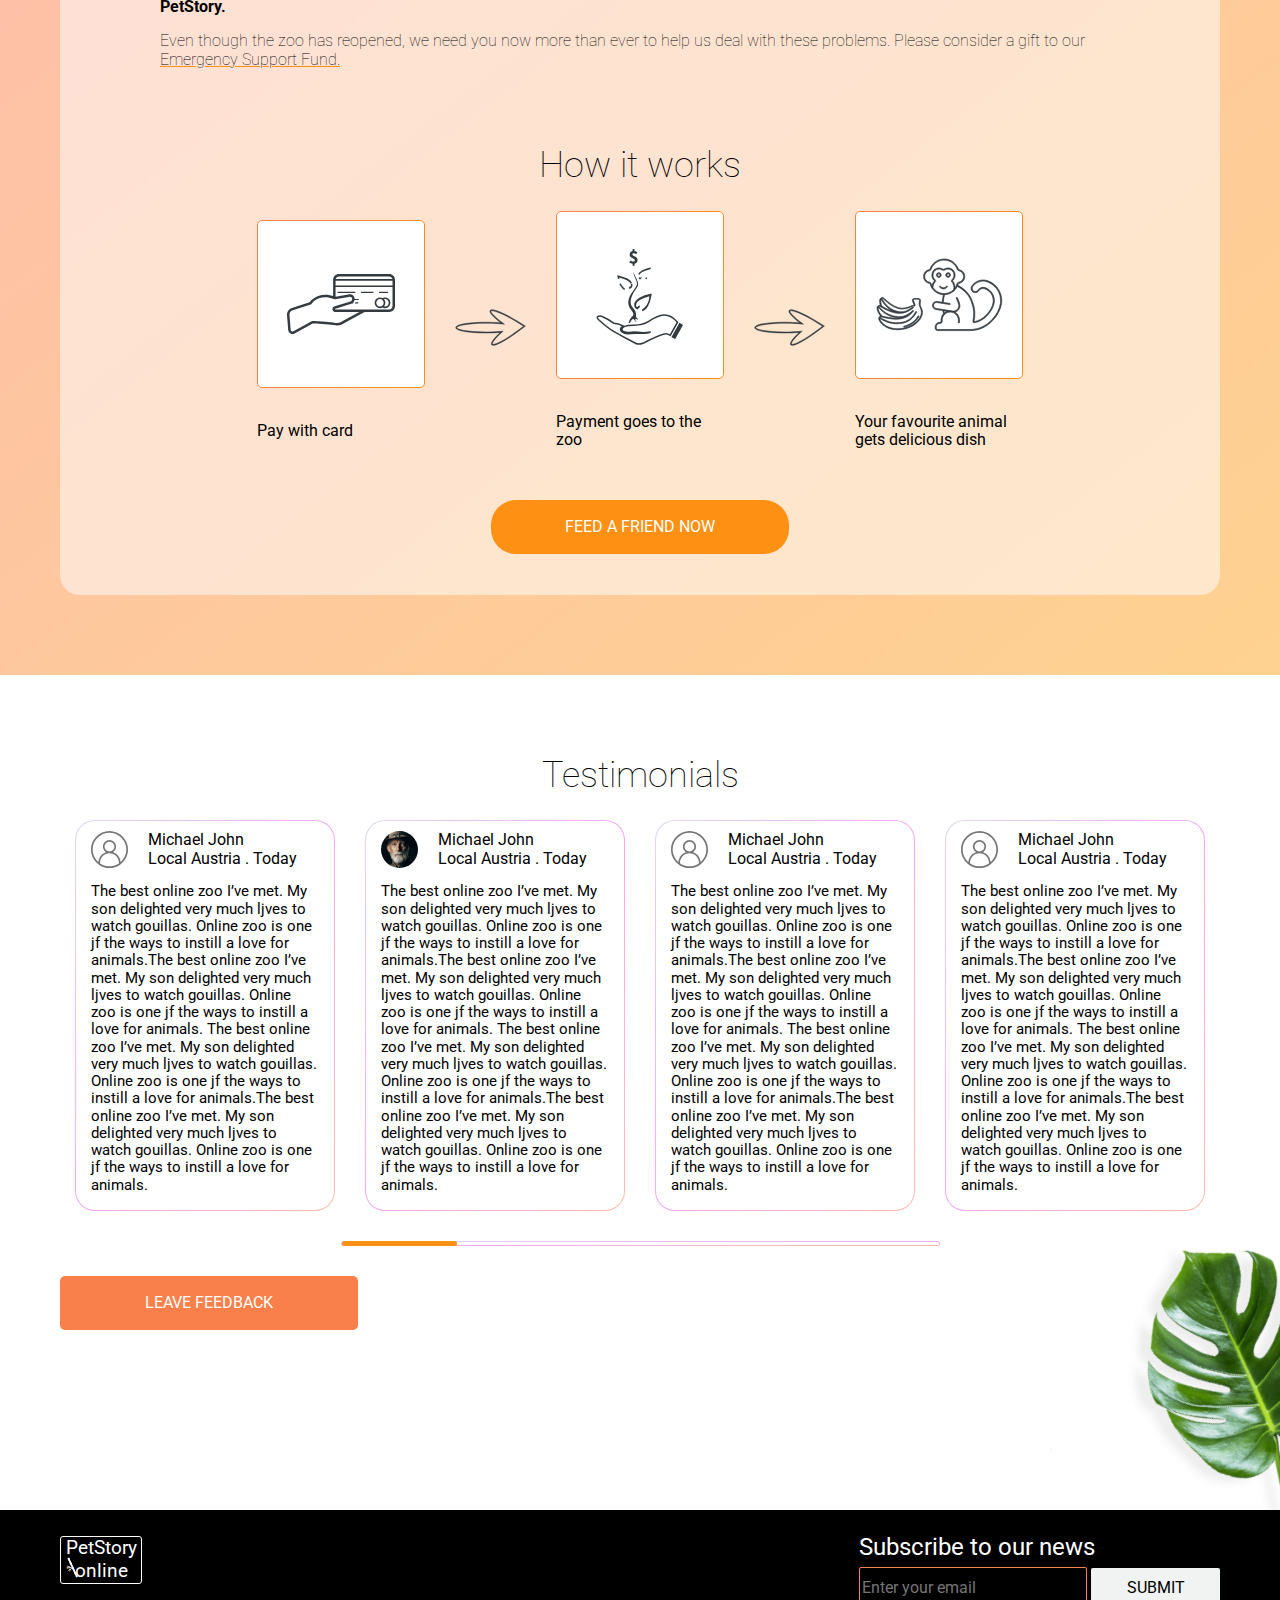
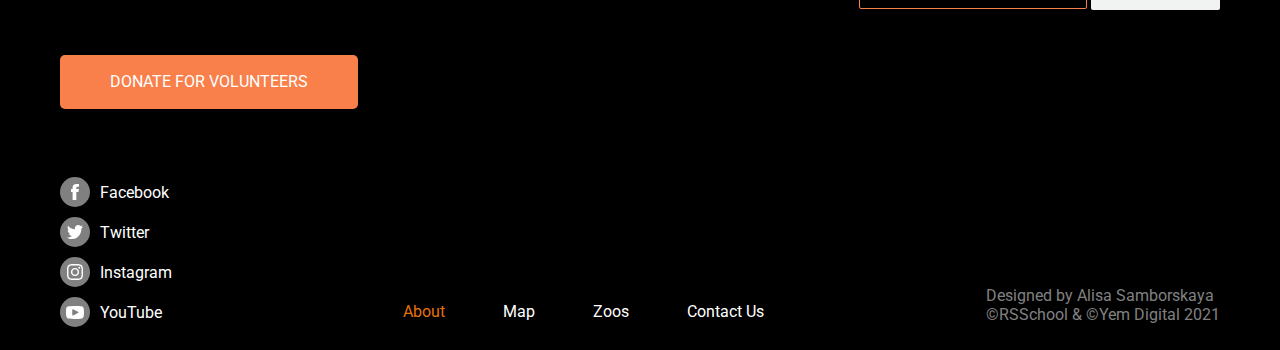
==== commit acb27bc5: "Update slider, create .js file for 2nd page" ====
--- a/pages/main/index.html
+++ b/pages/main/index.html
@@ -19,7 +19,7 @@
     <header>
       <div class="navigation-bar">
         <div class="logo">
-          <a href="#about"> <div class="logo__text">PetStory online</div></a>
+          <a href="../main/index.html"> <div class="logo__text">PetStory online</div></a>
         </div>
         <nav>
           <a class="navigation-tabs__link" href="../../pages/main/index.html">About</a>
@@ -29,7 +29,7 @@
           <a class="navigation-tabs__link" href="../contacts/contacts.html">Contact Us</a>
         </nav>
         <div class="header__designed-by">
-          <a href="#about">Designed by ©</a>
+          <a href="../main/index.html">Designed by ©</a>
         </div>
       </div>
       <div class="header__content-background">
@@ -389,15 +389,33 @@
               The best online zoo I’ve met. My son delighted very much ljves to watch gouillas. Online zoo is one jf the ways to instill a love for animals.The best online zoo I’ve met. My son delighted very much ljves to watch gouillas. Online zoo is one jf the ways to instill a love for animals.
               </p>
           </div>
-        </div>
-        <input id="randeSlider" type="range" min="0" max="8" step="1" value="0"></input>
+          <div class="testimonial">
+            <figure>
+              <img src="../../assets/icons/user-photo1.svg" />
+              <figcaption>Michael John <br> Local Austria . Today</figcaption>
+            </figure>
+            <p>The best online zoo I’ve met. My son delighted very much ljves to watch gouillas. Online zoo is one jf the ways to instill a love for animals.The best online zoo I’ve met. My son delighted very much ljves to watch gouillas. Online zoo is one jf the ways to instill a love for animals.
+              The best online zoo I’ve met. My son delighted very much ljves to watch gouillas. Online zoo is one jf the ways to instill a love for animals.The best online zoo I’ve met. My son delighted very much ljves to watch gouillas. Online zoo is one jf the ways to instill a love for animals.
+              </p>
+          </div>
+          <div class="testimonial">
+            <figure>
+              <img src="../../assets/icons/user-photo1.svg" />
+              <figcaption>Michael John <br> Local Austria . Today</figcaption>
+            </figure>
+            <p>The best online zoo I’ve met. My son delighted very much ljves to watch gouillas. Online zoo is one jf the ways to instill a love for animals.The best online zoo I’ve met. My son delighted very much ljves to watch gouillas. Online zoo is one jf the ways to instill a love for animals.
+              The best online zoo I’ve met. My son delighted very much ljves to watch gouillas. Online zoo is one jf the ways to instill a love for animals.The best online zoo I’ve met. My son delighted very much ljves to watch gouillas. Online zoo is one jf the ways to instill a love for animals.
+              </p>
+          </div>
+        </div>
+        <input id="rangeSlider" type="range" min="0" max="3" step="1" value="0"></input>
         <button class="button button_rectangle" type="button">LEAVE FEEDBACK</button>
       </div>
     </section>
     <footer>
       <div class="footer__top">
         <div class="logo footer__logo">
-          <a href="#about">
+          <a href="../main/index.html">
             <div class="logo__text footer__logo-text">PetStory online</div></a
           >
         </div>
--- a/pages/main/styles.css
+++ b/pages/main/styles.css
@@ -190,7 +190,7 @@
 
 @media screen and (min-width: 401px) and (max-width: 1600px) {
   .page-content__background-image_flower1 {
-    display: none;
+    background-size: 0 0;
   }
   .page-content {
     padding: 100px calc(50vw - 580px);
@@ -347,12 +347,12 @@
   display: flex;
   flex-direction: row;
   justify-content: center;
-  gap: 15px;
+  gap: 30px;
 }
 
 .testimonial {
   flex-shrink: 0;
-  width: 268px;
+  width: 260px;
   height: 391px;
   border: 1px solid transparent;
   border-radius: 20px;
